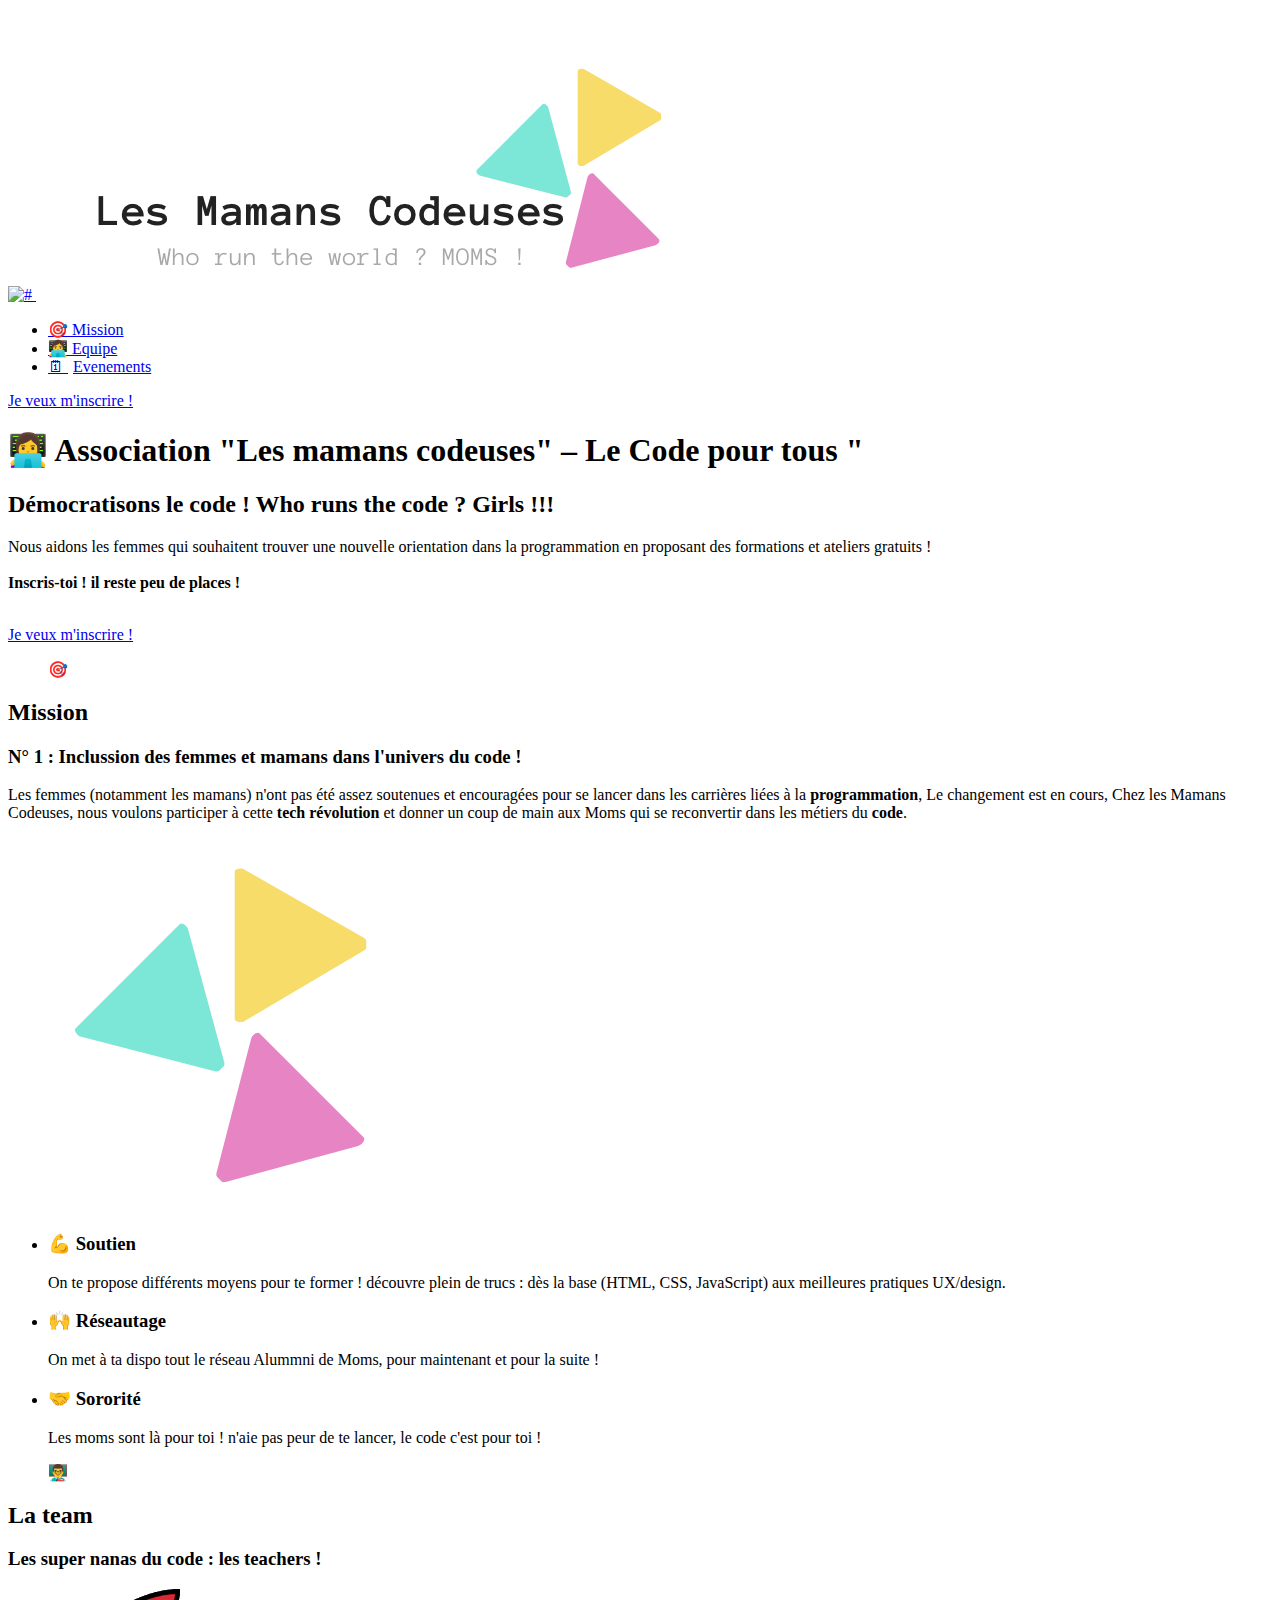
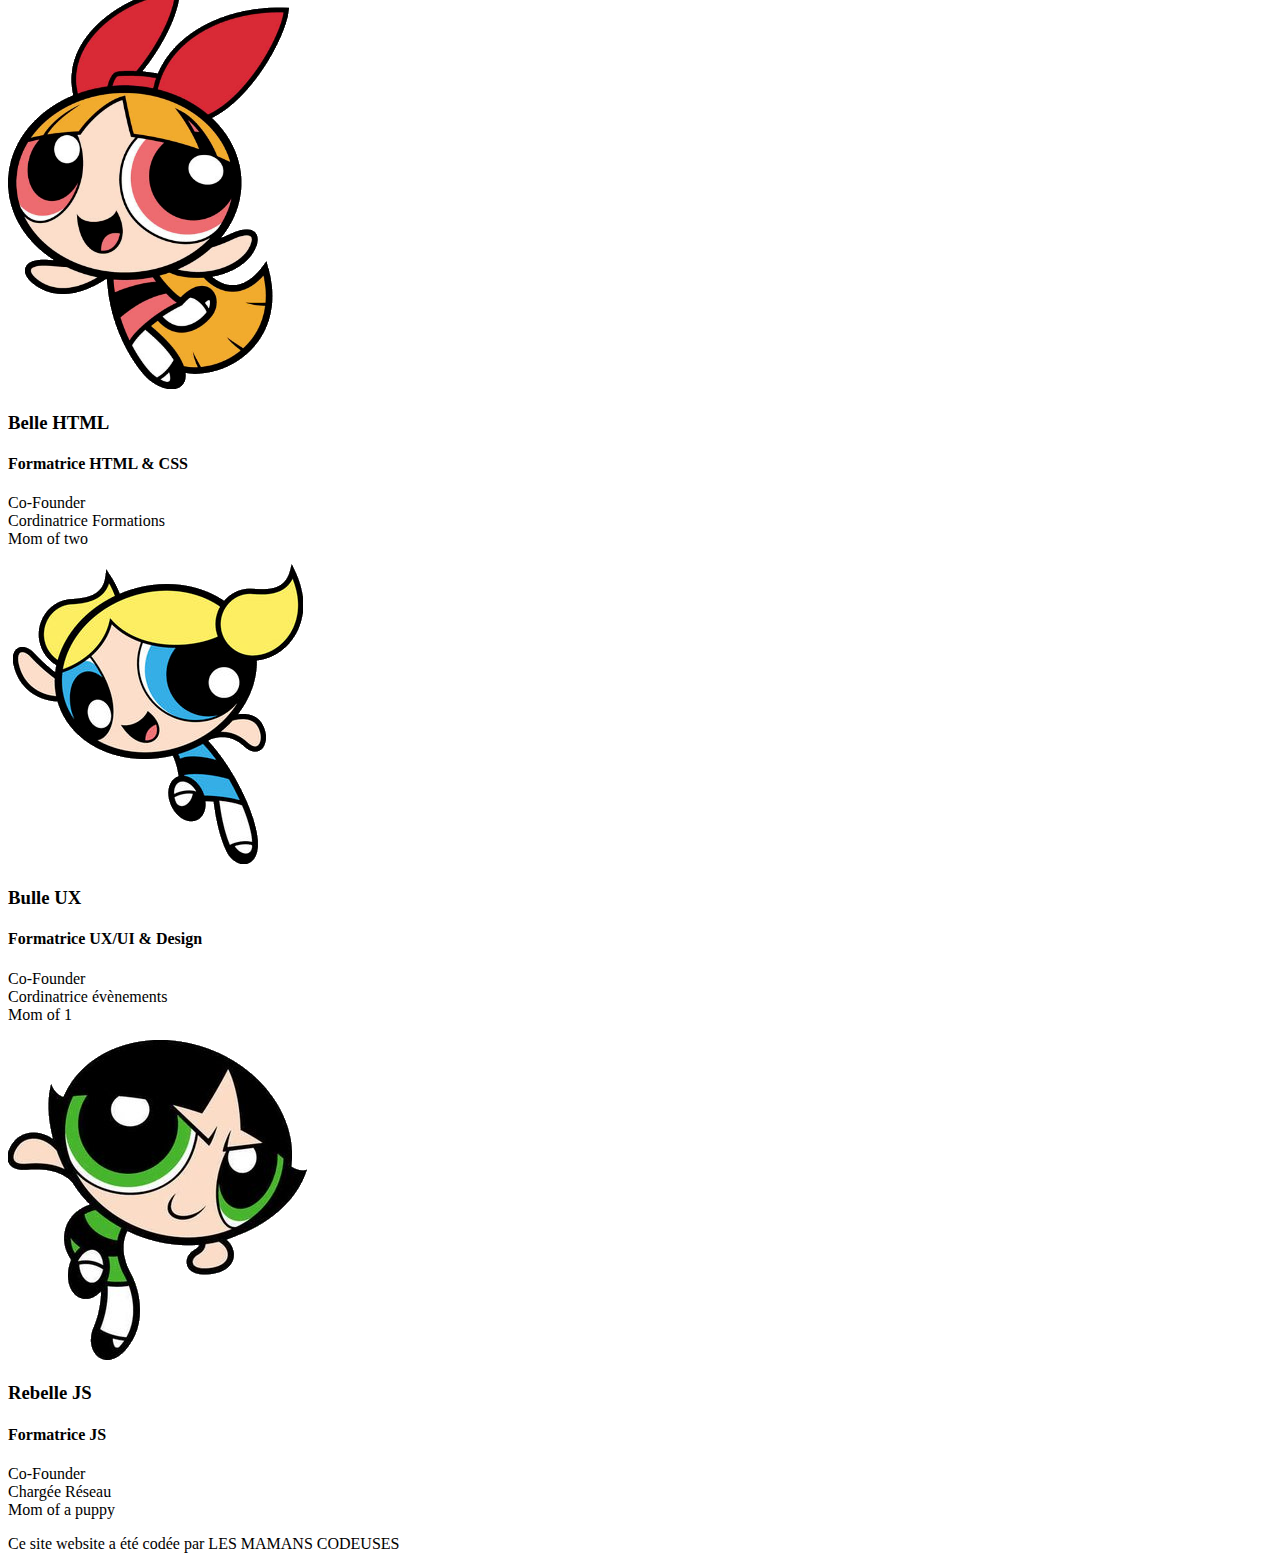
==== index.html @ 840f662c "add team section" ====
<!DOCTYPE html>
<html>
<head>
  <meta charset="UTF-8">
  <link rel="manifest" href="#">
  <meta name="theme-color" content="#0c2253">
  <meta name="viewport" content="width=device-width, initial-scale=1">

  <title> Association "Les mamans codeuses" – Le Code pour tous </title>
  <meta property="og:title" content='Association "Les mamans codeuses" – Le Code pour toutes " '/>
  <meta property="og:description" content=' "Objectif : Soutenir les femmes qui souhaitent une nouvelle carrière dans la Tech" ' />
  <meta property="og:url" content="https://lesmamanscodeuses.tech/" />
  <meta property="og:image:type" content="image/png" />
  <meta property="og:image:width" content="1200" />
  <meta property="og:type" content="website" />
  <meta property="og:image:height" content="676" />
  
  <link rel="stylesheet" href="css/responsive.css">
  <link rel="stylesheet" href="css/style.css">

  <!-- Ajouter bibliotèque Bootstrap -->
</head>

<body class="headroom">
  <header id="header">
    <div class="content">
      <div class="header-inner">
        <a href="/">
          <img src="#" alt="#">
          <img src="images/logos/logo-V1.png" alt="Association Les Mamans Codeuses">
        </a>
        <!-- Pour visibilité/invisibilité du contenu selon taille écran-->
        <ul class="hidden-sm hidden-xs">
          <li>
            <a href="/#mission">
              🎯 Mission
            </a>
          </li>
          <li>
            <a href="/#team">
              👩‍💻 Equipe
            </a>
          </li>
          <li>
            <a href="events.html">
              🗓 <span style="margin-left: 5px;">Evenements</span>
            </a>
          </li>
        </ul>
      <div class="ctas hidden-xs clearfix">
        <a href="#subscription" class="cta pull-left btn btn-primary">
          Je veux m'inscrire !
        </a>
      </div>
    </div>
  </div>
</header>
<!--
  Bannière
<div class="banner-wrapper hidden-sm hidden-xs">
  <div class="banner banner--upcoming">
    <a href="#">
      <strong>
        Prochaines sessions 
      </strong>
    </a>
  </div>
</div>
-->

<div class="content">
  <section class="section section--primary">
    <h1 class="center">
      👩‍💻 Association "Les mamans codeuses" – Le Code pour tous "
    </h1>
    <h2 class="center">
      Démocratisons le code ! Who runs the code ? Girls !!!
    </h2>
    <p class="center">
      Nous aidons les femmes qui souhaitent trouver une nouvelle orientation dans la programmation en proposant des formations et ateliers gratuits !
      <br>
      <br>
      <strong>Inscris-toi ! il reste peu de places !</strong>
    </p>
    <br>
    <div class="center">
      <a href="#subscrire" class="btn btn-primary shadow" style="margin-right: 24px;">Je veux m'inscrire !</a>
    
    </div>
  </section>
</div>
<div class="section-separator"></div>

<a name="mission"></a>
  <div class="section-separator section-separator--left"></div>
  <div class="content">
    <section class="section section--secondary">
      <div class="section-header">
        <div class="content-inner">
          <figure class="emoji center">
            🎯
          </figure>
          <h2 class="center">
            Mission
          </h2>
          <h3 class="center">
            N° 1 : Inclussion des femmes et mamans dans l'univers du code !
          </h3>
          <p class="center content-inner">
            Les femmes (notamment les mamans) n'ont pas été assez soutenues et encouragées pour se lancer dans les carrières liées à la <strong> programmation</strong>,
            Le changement est en cours, Chez les Mamans Codeuses, nous voulons participer à cette <strong>tech révolution </strong> et donner un coup de main aux Moms qui se reconvertir dans les métiers du <strong>code</strong>.
          </p>
        </div>
      </div>
      <div class="section-main">
        <div class="row">
          <div class="col-md-6 hidden-sm hidden-xs">
            <img src="images/logos/logo-V3.png" alt="" class="img-responsive mission__image" />
          </div>
          <div class="col-md-6">
            <ul class="mission__list-items">
              <li class="mission__list-item">
                <h3>💪 Soutien </h3>
                <p>
                  On te propose différents moyens pour te former ! découvre plein de trucs : dès la base (HTML, CSS, JavaScript) aux meilleures pratiques UX/design.
                </p>
              </li>
              <li class="mission__list-item">
                <h3>🙌 Réseautage </h3>
                <p>
                  On met à ta dispo tout le réseau Alummni de Moms, pour maintenant et pour la suite !
                </p>
              </li>
              <li class="mission__list-item">
                <h3>🤝 Sororité </h3>
                <p>
                  Les moms sont là pour toi ! n'aie pas peur de te lancer, le code c'est pour toi !
                </p>
              </li>
            </ul>
          </div>
        </div>
      </div>
    </section>

    <a name="teacher"></a>
    <div class="section-separator section-separator--right"></div>
    <div class="content">
      <section class="section section--secondary">
        <div class="section-header">
          <div class="content-inner">
            <figure class="emoji center">
              👨‍🏫
            </figure>
            <h2 class="center">
              La team 
            </h2>
            <h3 class="center">
              Les super nanas du code : les teachers  !
            </h3>
          </div>
        </div>
        <div class="row">
          <div class="col-sm-3">
            <div class="teacher teacher--left">
              <div class="teacher-photo">
                <img src="images/team/Belle_Profile.png" alt="Belle">
              </div>
              <div class="teacher-description">
                <h3>Belle HTML</h3>
                <h4>Formatrice HTML & CSS </h4>
                <p>
                  Co-Founder
                  <br> Cordinatrice Formations
                  <br> Mom of two
                  <br>
                </p>
              </div>
            </div>
          </div>
          <div class="col-sm-3">
            <div class="teacher teacher--middle">
              <div class="teacher-photo">
                <img src="images/team/Bulle_Profile.png" alt="Bulle">
              </div>
              <div class="teacher-description">
                <h3>Bulle UX</h3>
                <h4>Formatrice UX/UI & Design</h4>
                <p>
                  Co-Founder
                  <br> Cordinatrice évènements
                  <br> Mom of 1
                  <br>
                </p>
              </div>
            </div>
          </div>
          <div class="col-sm-3">
            <div class="teacher teacher--middle">
              <div class="teacher-photo">
                <img src="images/team/Rebelle_Profile.png" alt="Rebelle">
              </div>
              <div class="teacher-description">
                <h3>Rebelle JS</h3>
                <h4> Formatrice JS</h4>
                <p>
                  Co-Founder
                  <br> Chargée Réseau
                  <br> Mom of a puppy  
                  <br>
                </p>
              </div>
            </div>
          </div>
        </div>
      </section>
    </div>
<footer class="center">
    Ce site website a été codée par LES MAMANS CODEUSES 
</footer>
---- css/responsive.css ----
@media (max-width: 1160px) {
    header {
      padding: 0 15px;
    }
  
    header img {
      margin: 0 auto;
      position: static;
      margin: 0 auto;
      left: auto;
      right: auto;
      display: block;
    }

    .section {
        padding: 0 15px;
      }

      .event {
        text-align: center;
      }
    
      .section-separator {
        display: none;
      }
    
      .section-header h2 {
        font-size: 32px;
      }
    
      .mission__list-item {
        text-align: center;
      }

    }
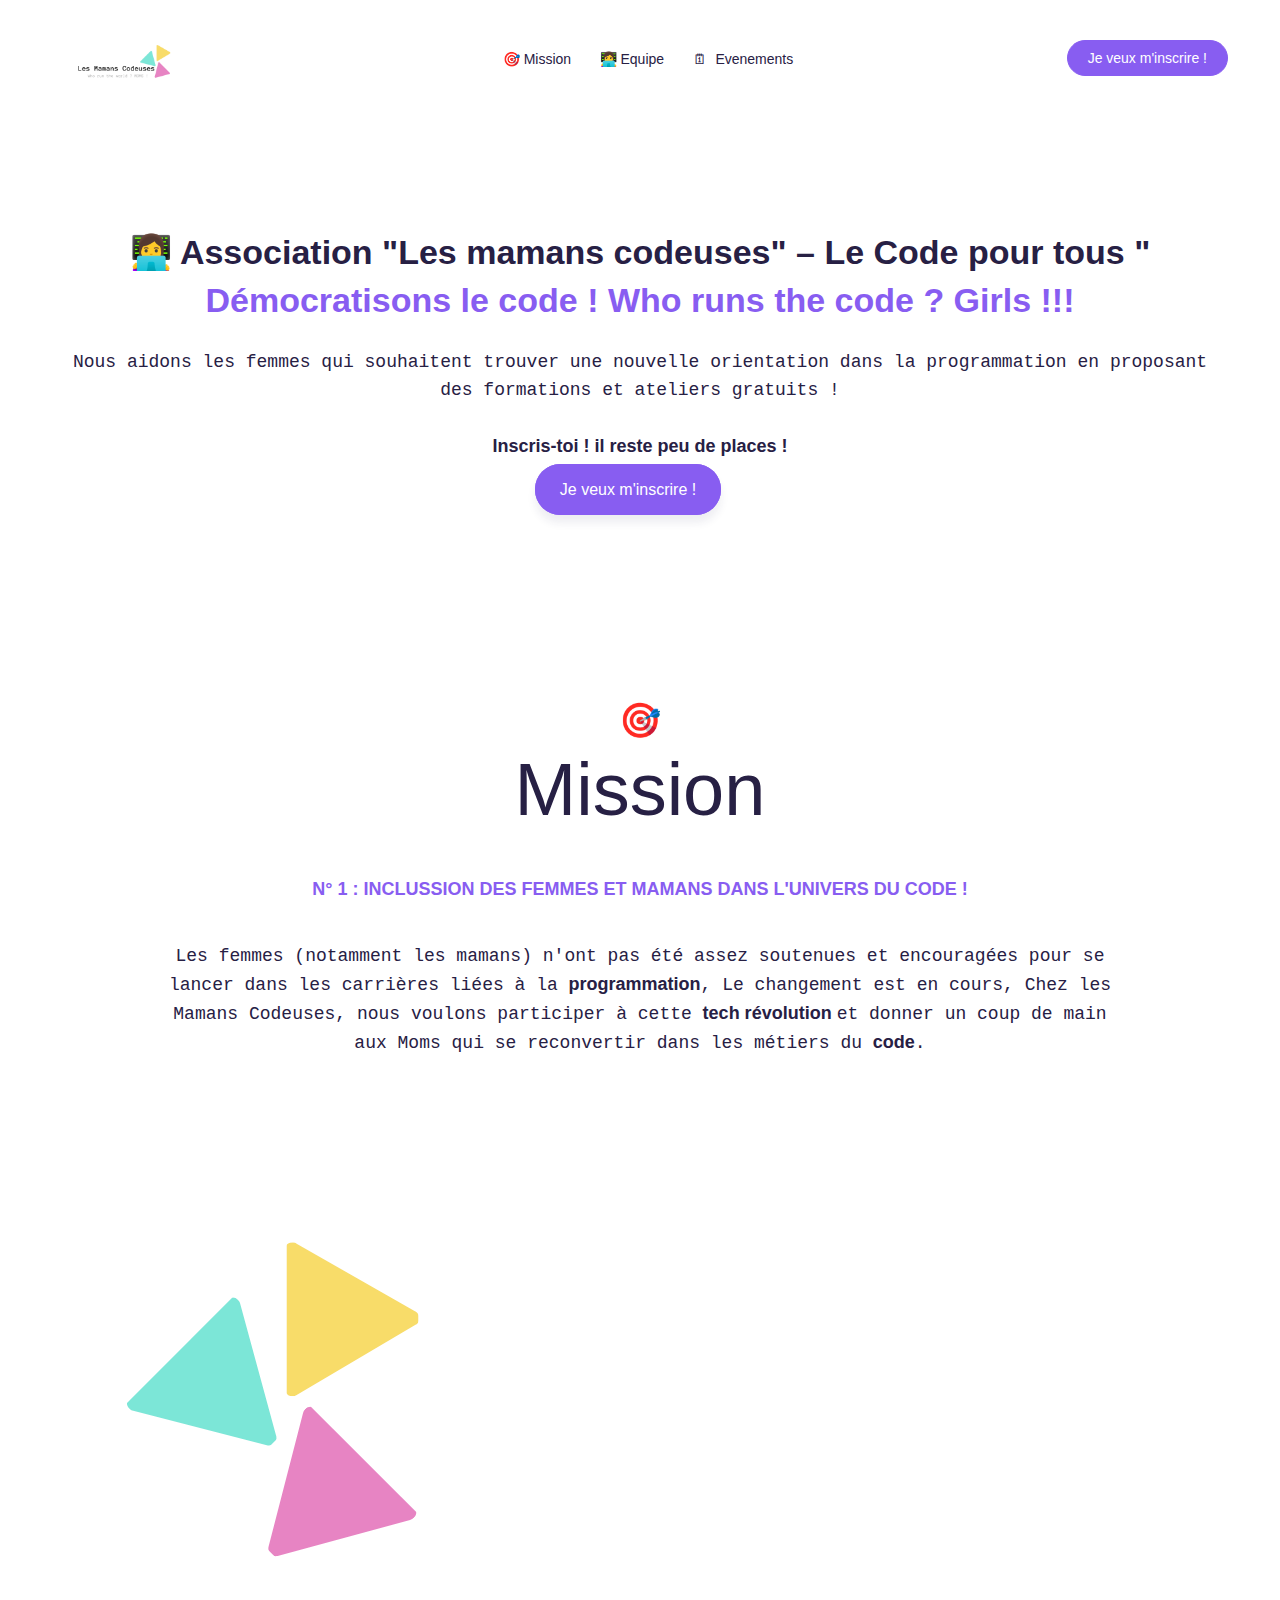
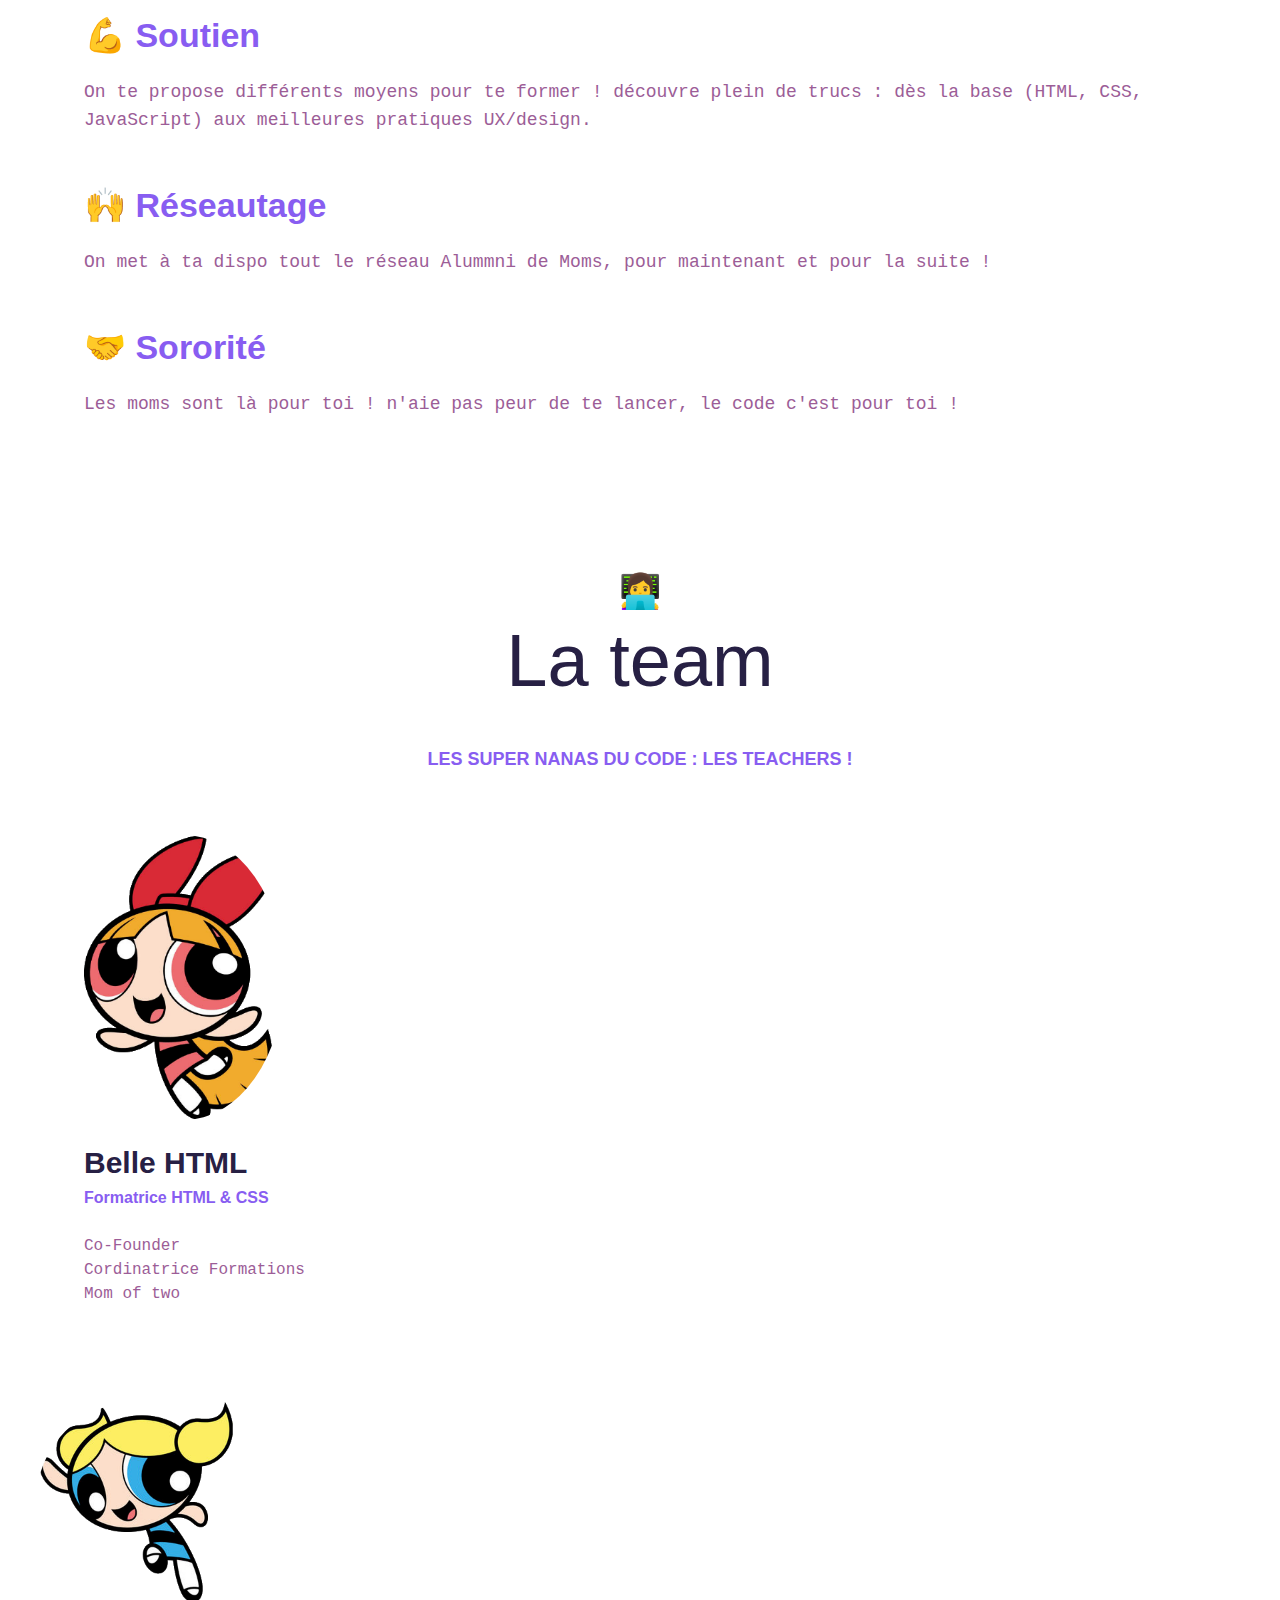
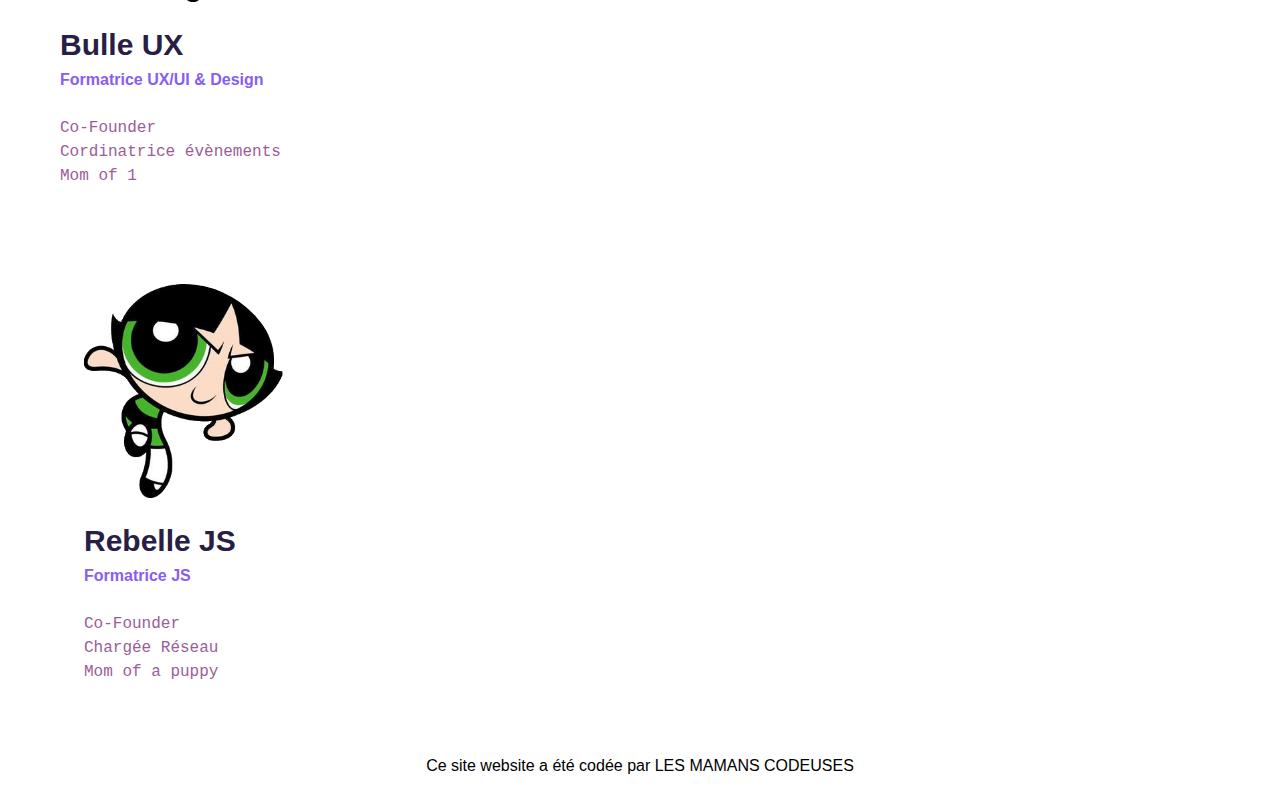
==== commit f639bcda: "changes" ====
--- a/index.html
+++ b/index.html
@@ -150,7 +150,7 @@
         <div class="section-header">
           <div class="content-inner">
             <figure class="emoji center">
-              👨‍🏫
+              👩‍💻
             </figure>
             <h2 class="center">
               La team 
@@ -196,7 +196,7 @@
             </div>
           </div>
           <div class="col-sm-3">
-            <div class="teacher teacher--middle">
+            <div class="teacher teacher--right">
               <div class="teacher-photo">
                 <img src="images/team/Rebelle_Profile.png" alt="Rebelle">
               </div>
--- a/css/responsive.css
+++ b/css/responsive.css
@@ -32,4 +32,22 @@
         text-align: center;
       }
 
+      .teacher img {
+        max-width: 120px;
+        border-radius: 50%;
+      }
+    
+      .teacher-photo {
+        background: transparent;
+        max-width: 100%;
+      }
+    
+      .teacher {
+        text-align: center;
+      }
+    
+      .teacher--middle img {
+        right: auto;
+      }
+
     }--- a/css/style.css
+++ b/css/style.css
@@ -0,0 +1,421 @@
+html {
+    background: url('../images/separators/separator--left-rounded.png') no-repeat left -50px bottom 50px;
+  }
+  
+  body {
+    position: relative;
+    padding-top: 100px;
+    background: url('../images/separators/separator--right-rounded.png') no-repeat right 360px;
+  }
+  
+  body * {
+    font-family: "Cerebri Sans", Helvetica, Arial, sans-serif;
+  }
+  
+  .btn-primary {
+    border-radius: 25px;
+    background: #885df1;
+    text-decoration: none;
+    color: #fff;
+    font-size: 16px;
+    line-height: 22px;
+    padding: 16px 24px;
+    border: none;
+    border: 1px solid #885df1;
+    transition: background 200ms ease, border-color 200ms ease;
+  }
+  
+  .btn-primary:hover {
+    border-color: #5e41a7;
+    background: #5e41a7;
+  }
+  
+  .btn-icon i {
+    font-size: 22px;
+    padding-right: 5px;
+  }
+  
+  .btn-secondary {
+    border-radius: 25px;
+    background: #fff;
+    text-decoration: none;
+    color: #9c5d97;
+    font-size: 16px;
+    line-height: 22px;
+    padding: 16px 24px;
+    border: none;
+    border: 1px solid #9c5d97;
+    transition: background 200ms ease;
+  }
+  
+  .btn-secondary:hover {
+    background: #9c5d97;
+    color: #fff;
+  }
+  
+  h1 {
+    font-weight: 900;
+    font-size: 34px;
+    color: #272044;
+    line-height: 48px;
+    margin: 0;
+  }
+  
+  h2 {
+    color: #885df1;
+    font-size: 34px;
+    margin: 0;
+    padding: 0 0 24px;
+    line-height: 48px;
+    font-weight: 900;
+  }
+  
+  a {
+    color: #272044;
+    text-decoration: underline
+  }
+  
+  a:hover {
+    text-decoration: none;
+  }
+  
+  p {
+    font-family: 'PT Mono', monospace;
+    margin: 24px 0;
+    color: #9C5D97;
+    font-size: 18px;
+    line-height: 28px;
+    font-family: 'PT Mono', monospace;
+  }
+  
+  .center {
+    text-align: center;
+    margin: 0 auto;
+  }
+  
+  .block {
+    display: block;
+  }
+  
+  .content {
+    max-width: 1160px;
+    margin: 0 auto;
+  }
+  
+  .shadow {
+    box-shadow: rgba(37, 39, 89, 0.08) 0px 8px 8px 0;
+  }
+  
+  .headroom--unpinned header,
+  .headroom--not-top header {
+    box-shadow: rgba(37, 39, 89, 0.08) 0px 8px 8px 0;
+    background: rgba(255, 255, 255, 0.97);
+    height: 88px;
+  }
+  
+  .headroom--unpinned .header-inner,
+  .headroom--not-top .header-inner {
+    margin: 20px 0;
+  }
+  
+  .headroom--unpinned .banner--upcoming,
+  .headroom--not-top .banner--upcoming {
+    box-shadow: rgba(37, 39, 89, 0.08) 0px 8px 8px 0;
+  }
+  
+  .content-inner {
+    max-width: 960px;
+    margin: 0 auto;
+  }
+  
+  header {
+    background: #fff;
+    z-index: 1;
+    position: fixed;
+    width: 100%;
+    top: 0;
+    height: 118px;
+    transition: height 200ms ease-in-out;
+  }
+  
+  .header-inner {
+    margin: 35px 0;
+    position: relative;
+    transition: margin 200ms ease-in-out;
+  }
+  
+  header img {
+    position: absolute;
+    left: 0;
+    top: 0;
+    height: 48px;
+  }
+  
+  header ul {
+    list-style: none;
+    margin: 0;
+    text-align: center;
+    padding: 0;
+  }
+  
+  header li {
+    display: inline-block;
+  }
+  
+  header li a {
+    font-size: 14px;
+    line-height: 48px;
+    font-weight: 500;
+    padding: 0 12px;
+    color: #272044;
+    text-decoration: none;
+  }
+  
+  header .ctas {
+    position: absolute;
+    right: 0;
+    top: 5px;
+  }
+  
+  header .cta {
+    /* color:           #fff;
+    background:      #885df1; */
+    font-weight: 500;
+    margin-left: 10px;
+    border-radius: 25px;
+    text-decoration: none;
+    font-size: 14px;
+    display: block;
+    line-height: 34px;
+    transition: box-shadow 200ms ease-in-out;
+    padding: 0 20px;
+  }
+  
+  .headroom--unpinned header .ctas .btn-primary,
+  .headroom--not-top header .ctas .btn-primary {
+    box-shadow: rgba(37, 39, 89, 0.08) 0px 4px 4px 0;
+  }
+
+  .section--primary {
+    margin: 120px auto 40px;
+  }
+  
+  .section--primary p {
+    color: #272044;
+  }
+  
+  .section--secondary {
+    margin: 0 auto;
+  }
+  
+  .section-header .emoji {
+    font-size: 34px;
+    line-height: 48px;
+  }
+  
+  .section-header h2 {
+    font-size: 74px;
+    line-height: 1.25;
+    color: #272044;
+    font-weight: 400;
+  }
+  
+  .section-header h3 {
+    font-size: 18px;
+    line-height: 26px;
+    color: #885df1;
+    max-width: 750px;
+    text-align: center;
+    font-weight: 900;
+    text-transform: uppercase;
+    margin: 15px auto;
+  }
+  
+  .section-header a {
+    color: #885df1;
+    text-decoration: underline;
+  }
+  
+  .section-header p {
+    margin: 40px auto;
+    color: #272044;
+  }
+  
+  .mission__image {
+    margin-top: 115px;
+  }
+  
+  .mission__list-items {
+    list-style: none;
+    margin: 0;
+    padding: 0;
+  }
+  
+  .mission__list-item {
+    margin: 0;
+    padding: 24px;
+    background-color: #fff;
+    border-radius: 4px;
+    transition: background-color 200ms ease;
+  }
+  
+  .mission__list-item:hover {
+    background-color: #fffbef;
+  }
+  
+  .mission__list-item h3 {
+    margin: 0 0 20px;
+    font-size: 34px;
+    line-height: 46px;
+    font-weight: 900;
+    color: #885df1;
+  }
+  
+  .mission__list-item p {
+    margin: 0;
+    color: #9C5D97;
+  }
+  
+  .section-separator {
+    margin: 10px 0;
+    width: 100%;
+    height: 30px;
+  }
+  
+  .section-separator--left {
+    background: url('../images/separators/separator--left.png') no-repeat 0 0;
+    height: 105px;
+  }
+  
+  .section-separator--left-secondary {
+    background: url('../images/separators/separator--left-secondary.png') no-repeat 0 0;
+    height: 105px;
+  }
+  
+  .section-separator--right {
+    background: url('../images/separators/separator--right.png') no-repeat right 0;
+    height: 105px;
+  }
+
+  .event {
+    padding-top: 30px;
+  }
+  
+  .event h3 {
+    line-height: 48px;
+    font-size: 34px;
+    color: #885df1;
+    font-weight: 900;
+    margin-bottom: 48px;
+  }
+  
+  .event h3 small {
+    display: block;
+    font-weight: 900;
+    color: #885df1;
+    font-size: 18px;
+    line-height: 25px;
+  }
+  
+  .subsribe__form {
+    background: #f7f2f7;
+    border-radius: 25px;
+    position: relative;
+    margin: 40px 0;
+  }
+  
+  .subsribe__form input[type=email] {
+    width: 100%;
+    background: #f7f2f7;
+    border: none;
+    border-radius: 50%;
+    color: #9C5D97;
+    padding: 0 32px;
+    font-size: 12px;
+    width: 80%;
+    line-height: 70px;
+  }
+  
+  .subsribe__form input:focus {
+    outline: 0;
+  }
+  
+  .subsribe__form .btn {
+    position: absolute;
+    right: 8px;
+    top: 8px;
+  }
+  
+  .subsribe__form input::placeholder {
+    color: #9C5D97;
+    font-size: 12px;
+    font-family: 'PT Mono', monospace;
+  }
+
+  .teacher {
+    padding: 24px 0;
+    position: relative;
+  }
+  
+  .teacher h3 {
+    font-size: 30px;
+    font-weight: 900;
+    color: #272044;
+    line-height: 1.5;
+    margin: 0;
+    padding: 0;
+  }
+  
+  .teacher-description {
+    padding: 0 0 0 24px;
+  }
+  
+  .teacher-photo {
+    max-width: 200px;
+    margin-bottom: 40px;
+    border-radius: 0 50% 50% 0;
+  }
+  
+  .teacher img {
+    border-radius: 0 50% 50% 0;
+    margin: 0;
+    position: relative;
+    top: 24px;
+    max-width: 200px;
+    left: 24px;
+  }
+  
+  .teacher h4 {
+    color: #885DF1;
+    font-weight: 900;
+    line-height: 25px;
+    margin: 0;
+    padding: 0;
+  }
+  
+  .teacher--middle img {
+    border-radius: 50% 0 0 50%;
+  }
+  
+  .teacher--middle .teacher-photo {
+    border-radius: 50% 0 0 50%;
+  }
+  
+  .teacher--middle img {
+    right: 24px;
+    left: auto;
+  }
+  
+  .teacher-description p {
+    color:       #9C5D97;
+    line-height: 1.5;
+    font-size:   16px;
+  }
+  
+  .teacher--middle .teacher-description {
+    padding: 0 24px 0 0;
+  }
+
+  footer {
+    padding: 25px;
+  }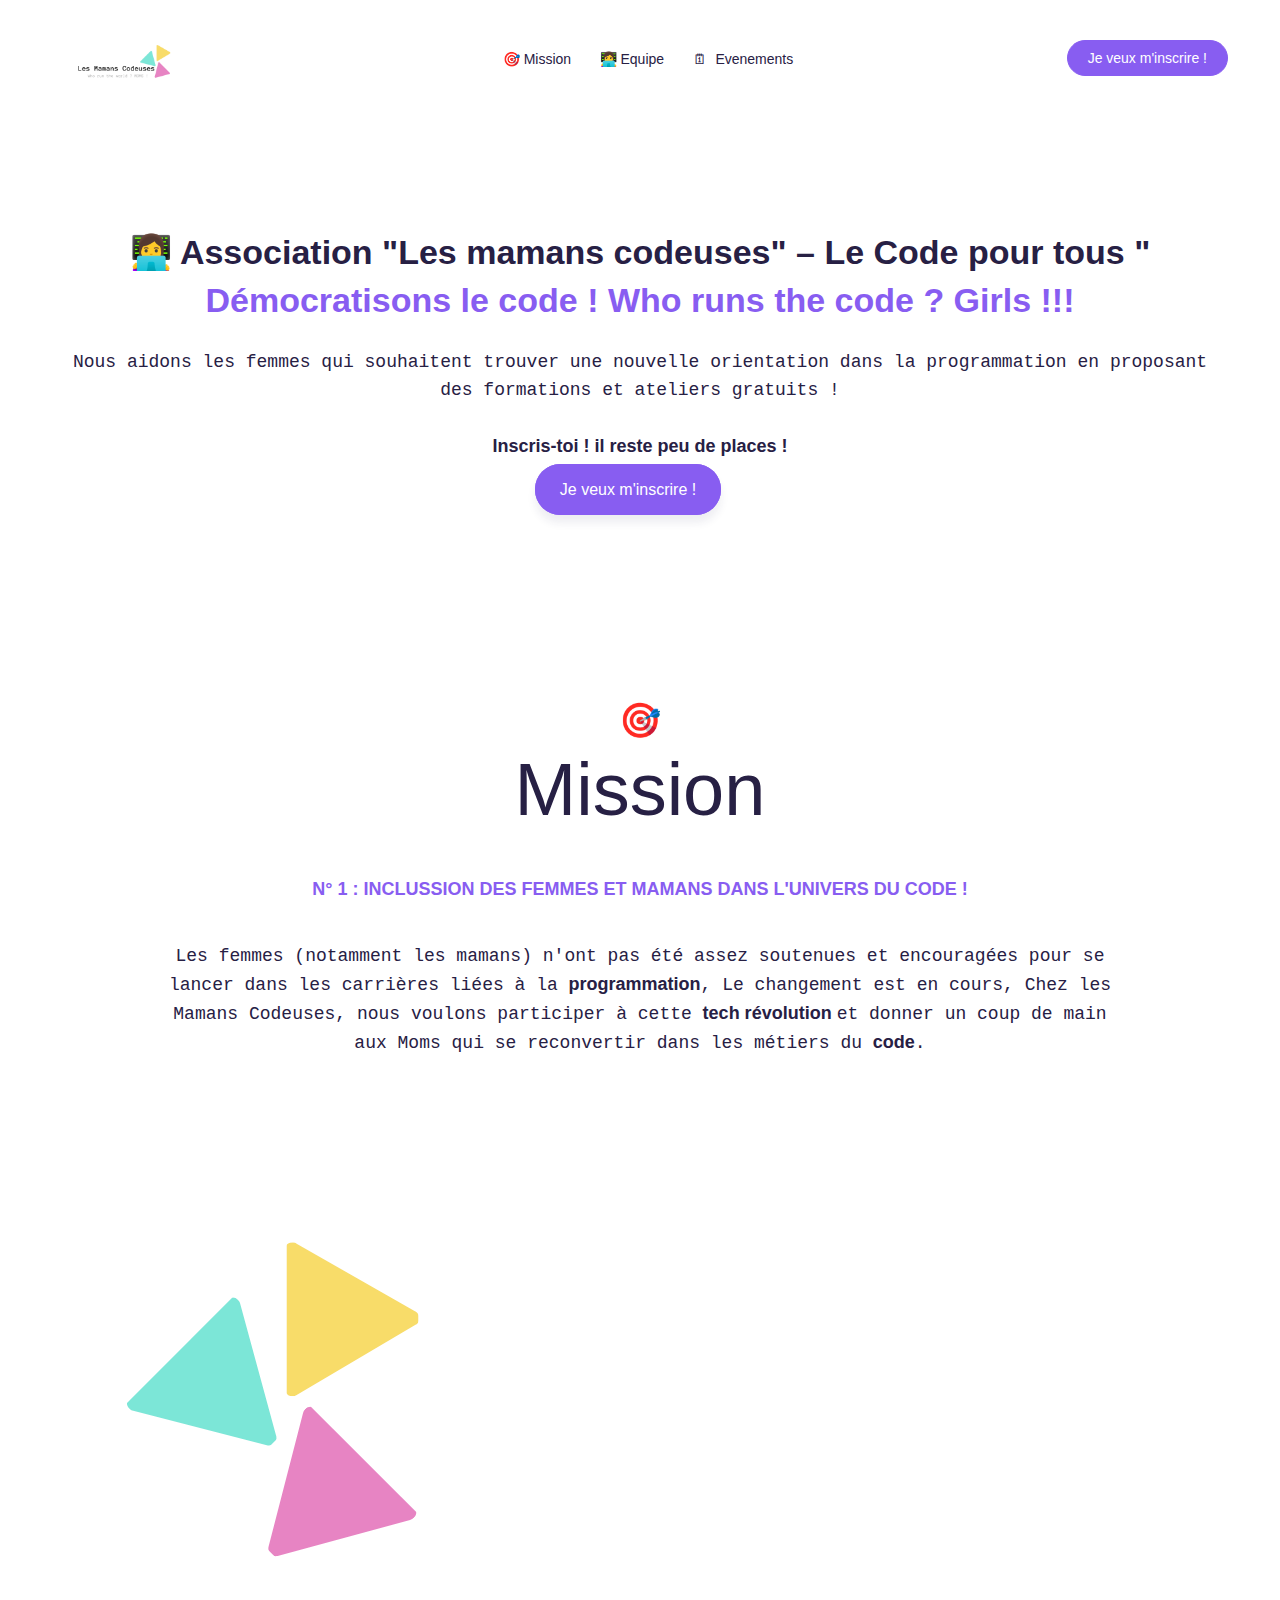
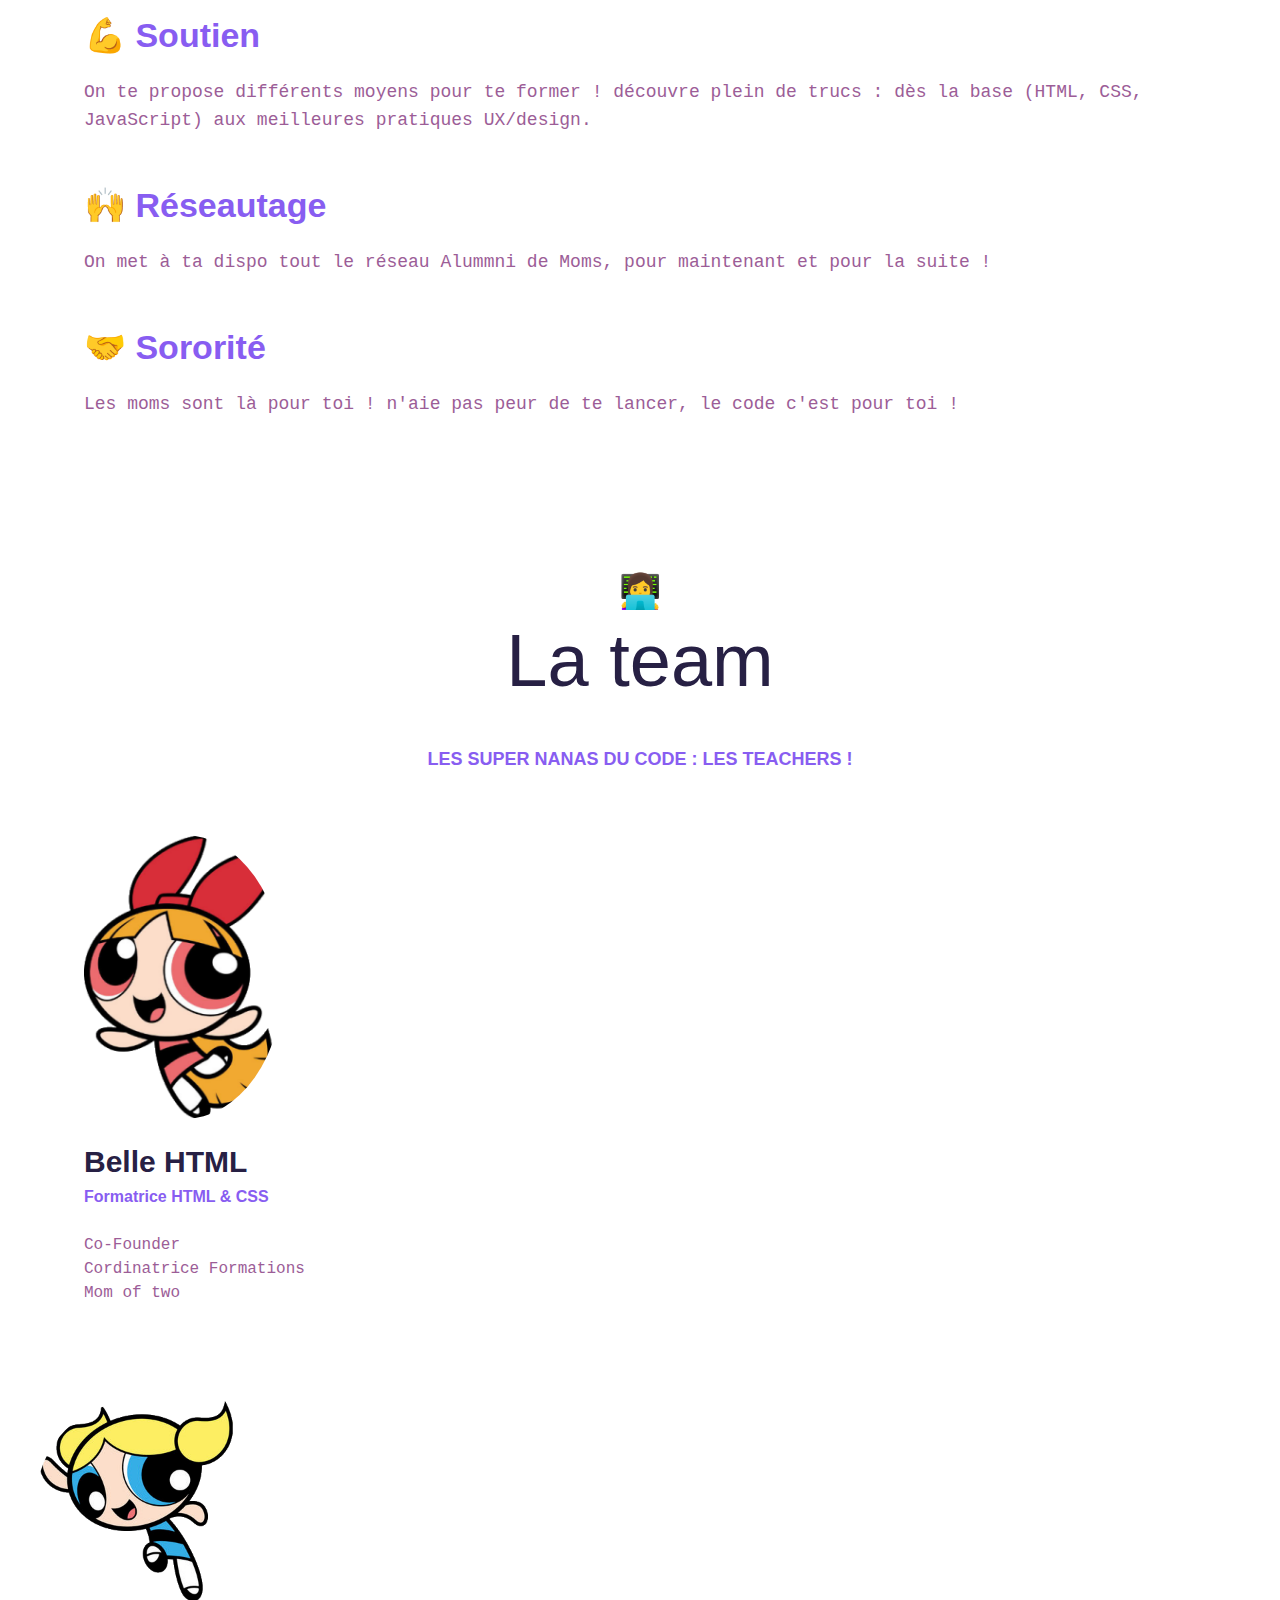
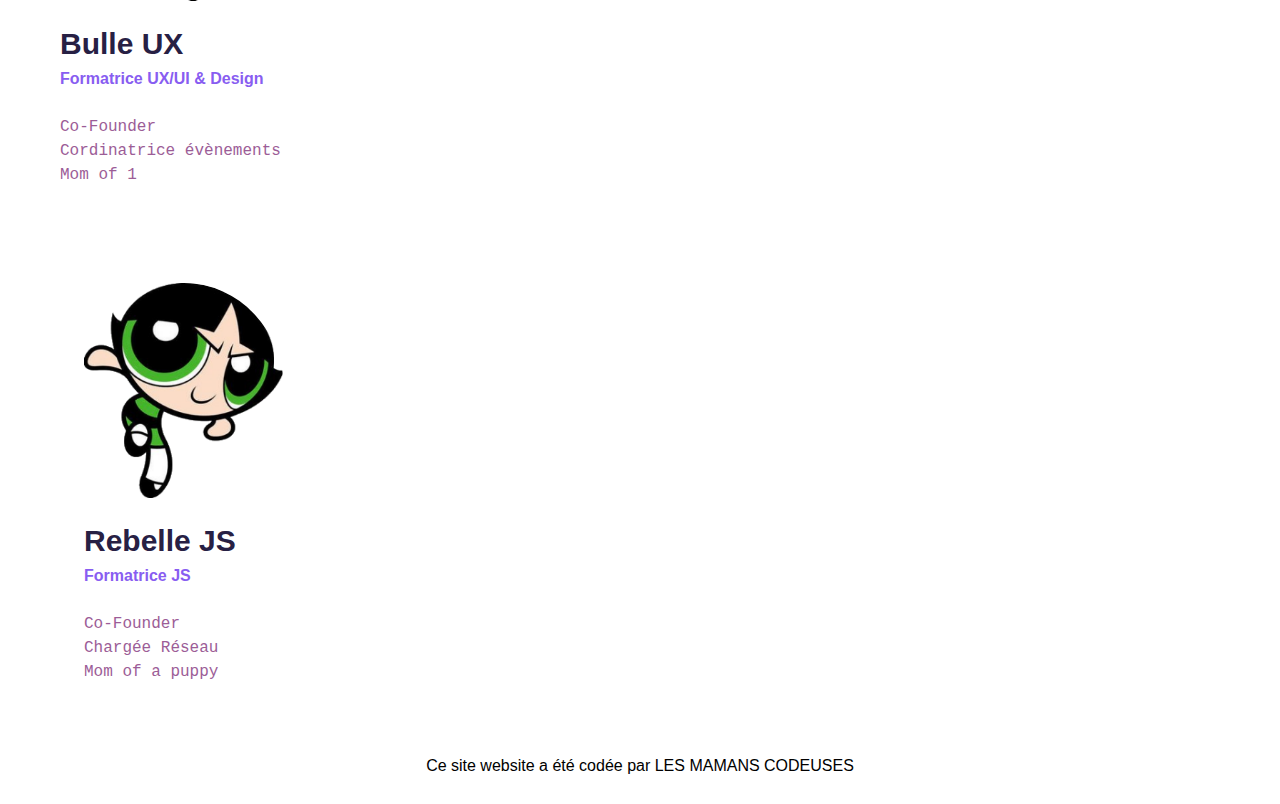
==== commit ad7d484b: "images change size" ====
--- a/index.html
+++ b/index.html
@@ -143,7 +143,7 @@
       </div>
     </section>
 
-    <a name="teacher"></a>
+    <a name="teachers"></a>
     <div class="section-separator section-separator--right"></div>
     <div class="content">
       <section class="section section--secondary">
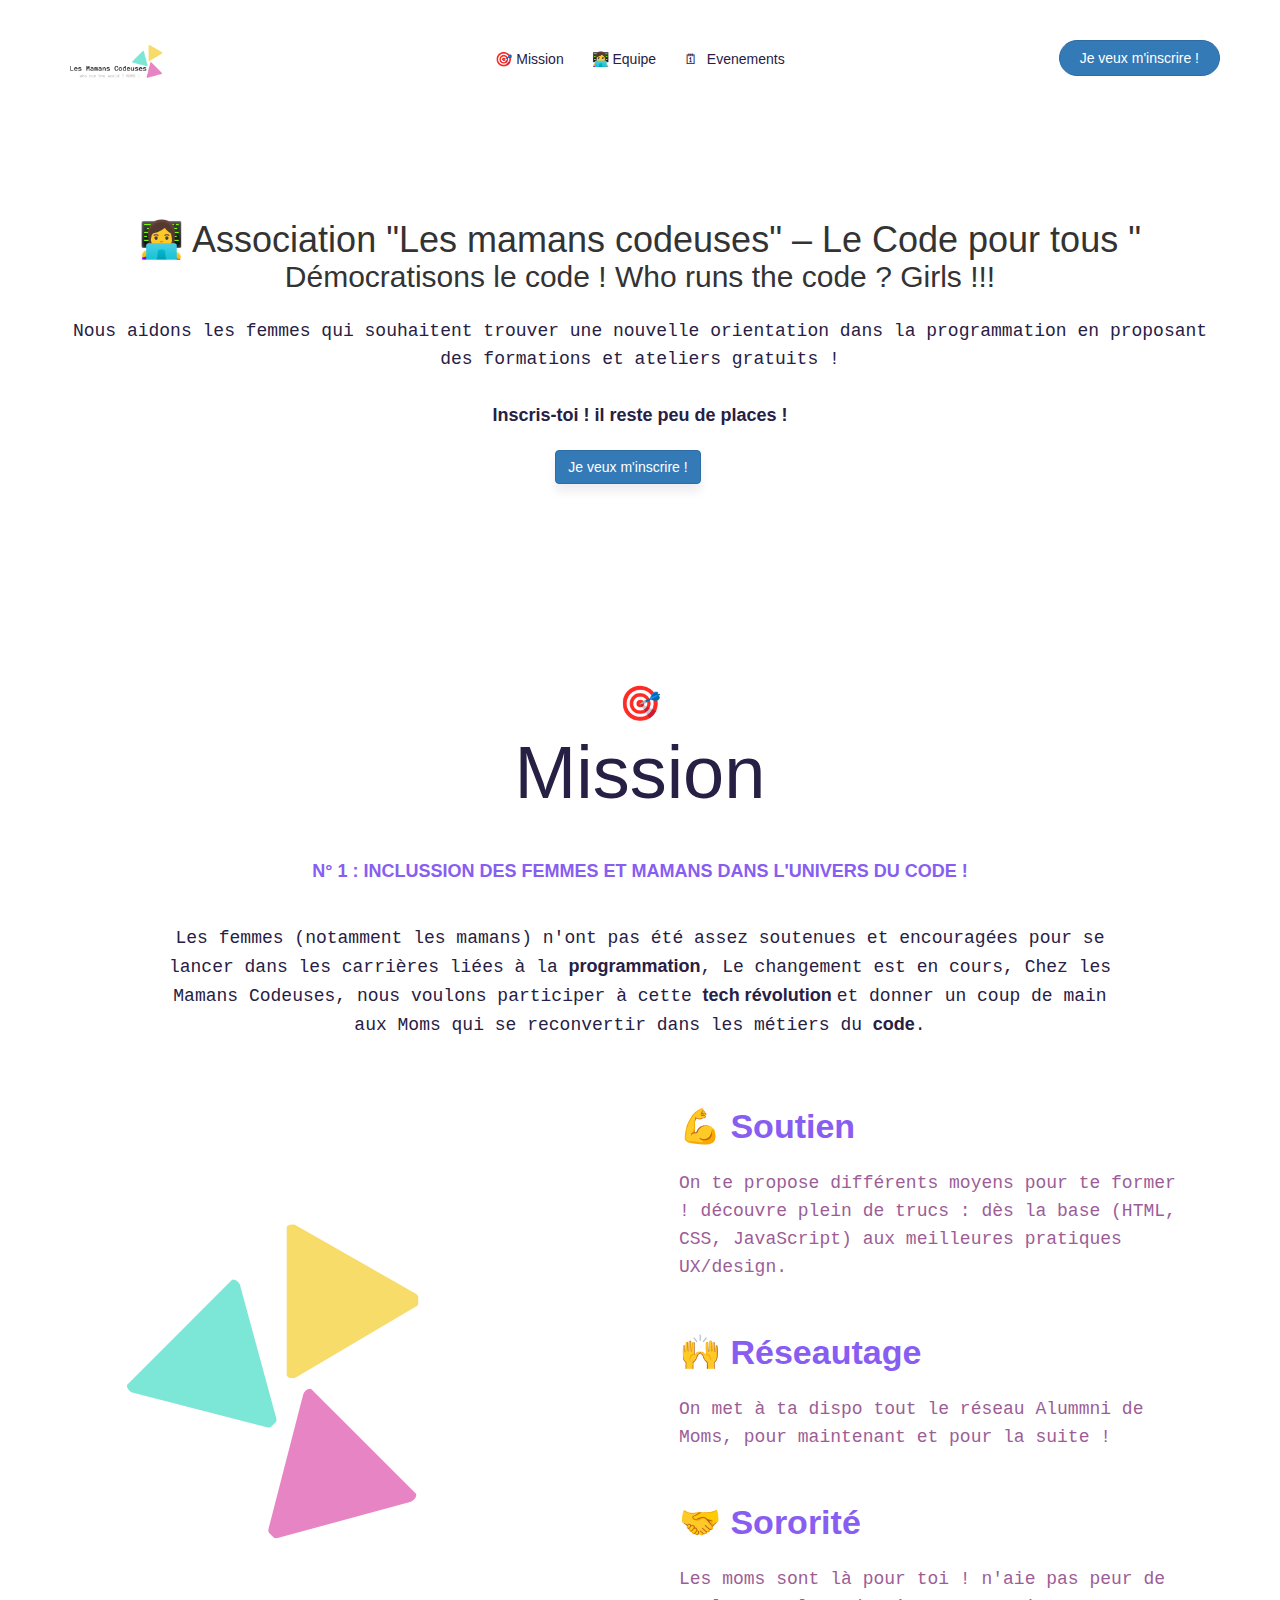
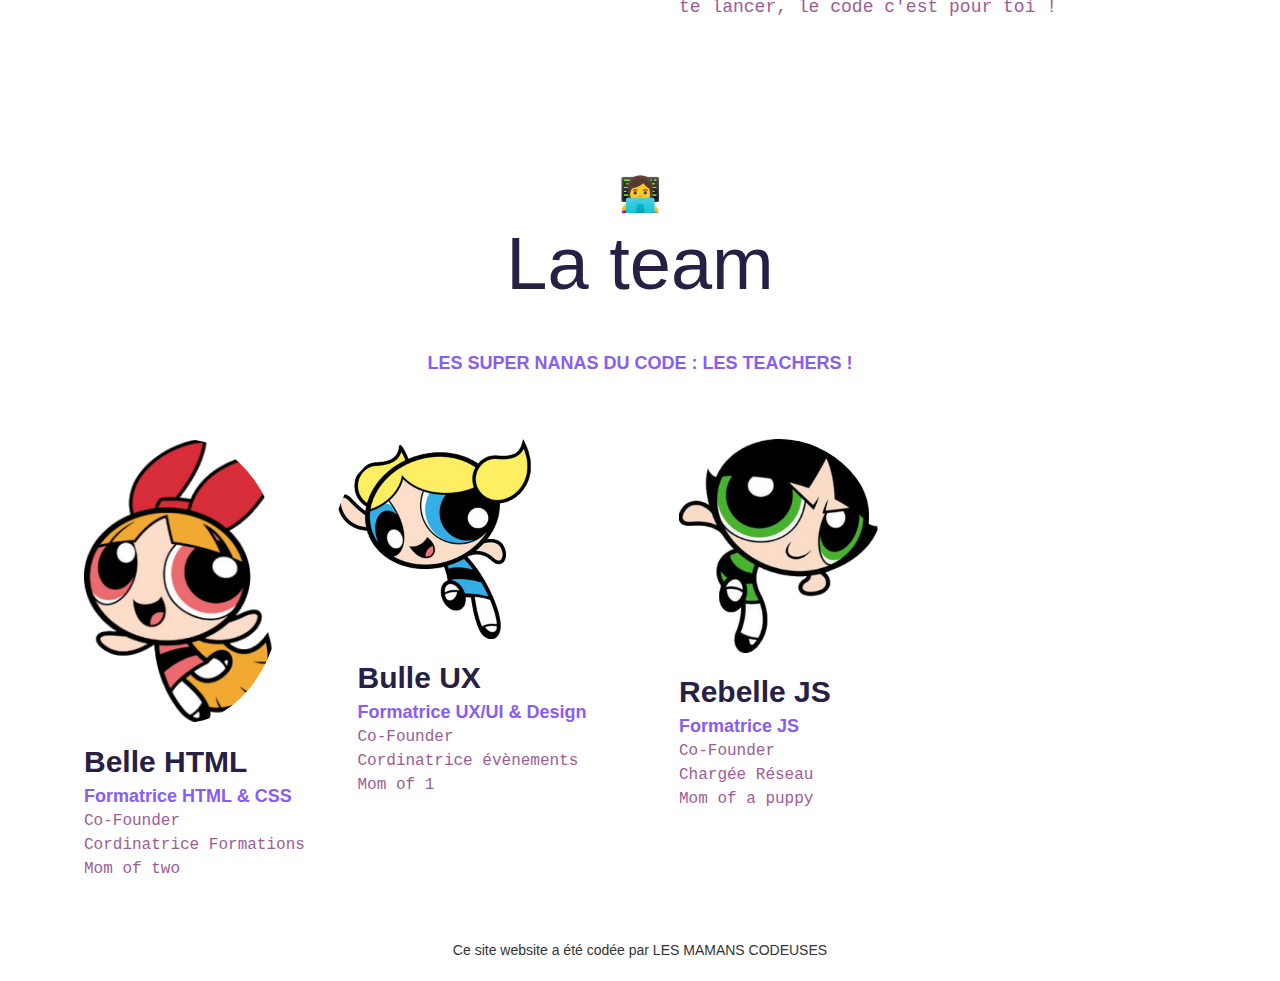
==== commit da555259: "add bootstrap" ====
--- a/index.html
+++ b/index.html
@@ -18,7 +18,10 @@
   <link rel="stylesheet" href="css/responsive.css">
   <link rel="stylesheet" href="css/style.css">
 
-  <!-- Ajouter bibliotèque Bootstrap -->
+  <!-- Ajouter bibliotèque Bootstrap - tester -->
+  <link rel="stylesheet" href="https://maxcdn.bootstrapcdn.com/bootstrap/3.3.7/css/bootstrap.min.css" integrity="sha384-BVYiiSIFeK1dGmJRAkycuHAHRg32OmUcww7on3RYdg4Va+PmSTsz/K68vbdEjh4u"
+  crossorigin="anonymous">
+
 </head>
 
 <body class="headroom">
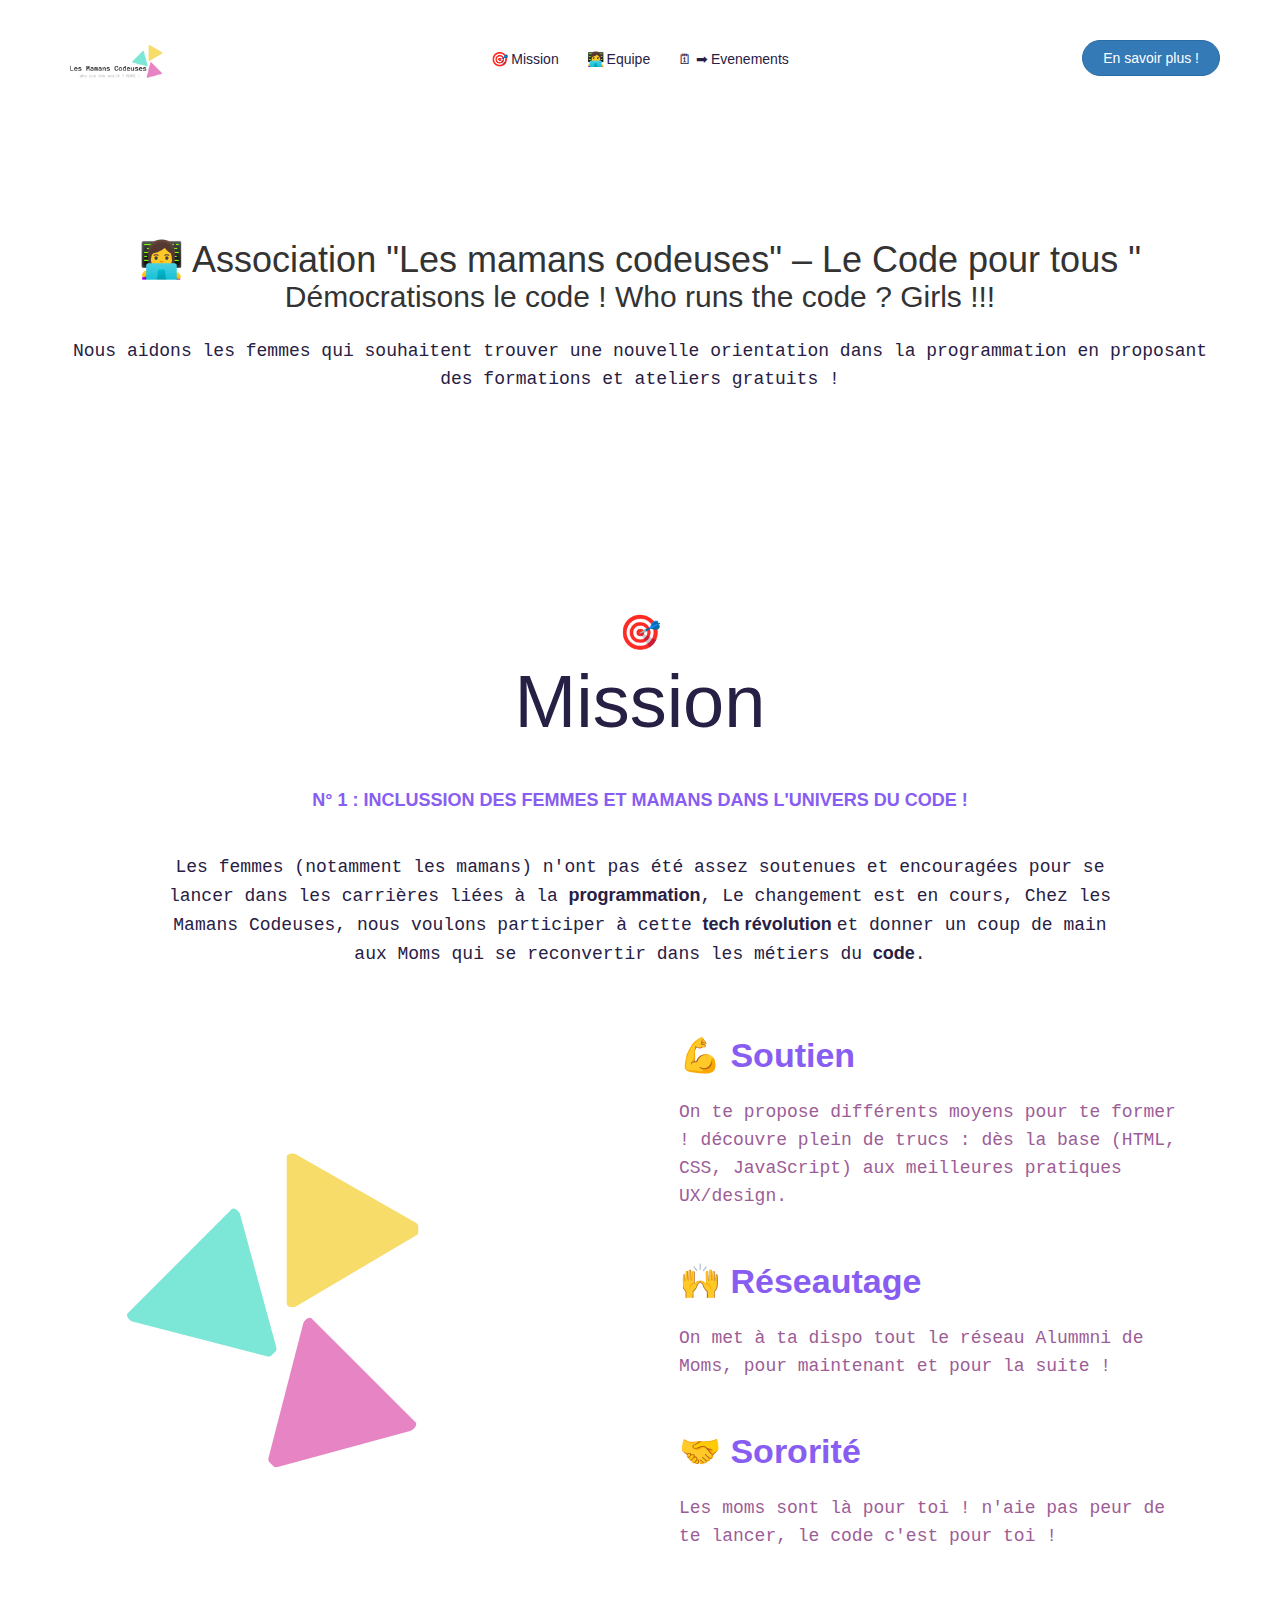
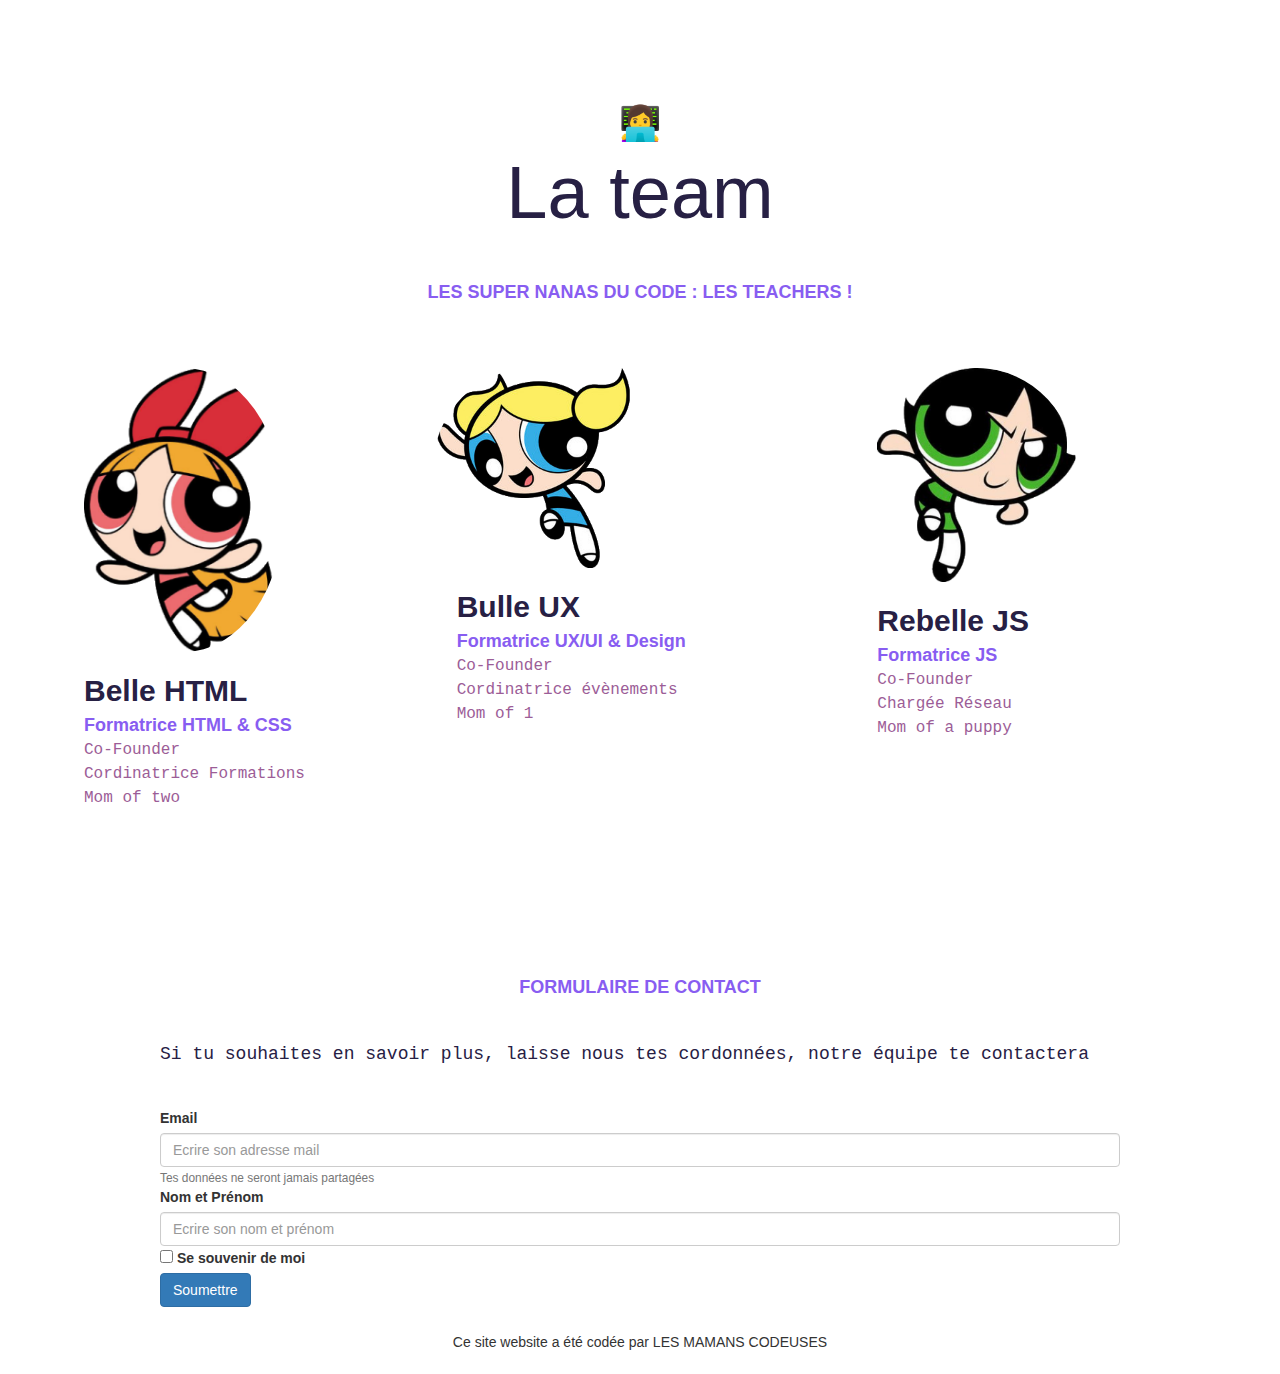
==== commit f92babd8: "add form" ====
--- a/index.html
+++ b/index.html
@@ -19,6 +19,7 @@
   <link rel="stylesheet" href="css/style.css">
 
   <!-- Ajouter bibliotèque Bootstrap - tester -->
+
   <link rel="stylesheet" href="https://maxcdn.bootstrapcdn.com/bootstrap/3.3.7/css/bootstrap.min.css" integrity="sha384-BVYiiSIFeK1dGmJRAkycuHAHRg32OmUcww7on3RYdg4Va+PmSTsz/K68vbdEjh4u"
   crossorigin="anonymous">
 
@@ -36,30 +37,31 @@
         <ul class="hidden-sm hidden-xs">
           <li>
             <a href="/#mission">
-              🎯 Mission
+              🎯<span style="margin-left: 3px;">Mission</span>
             </a>
           </li>
           <li>
             <a href="/#team">
-              👩‍💻 Equipe
+              👩‍💻<span style="margin-left: 3px;">Equipe</span>
             </a>
           </li>
           <li>
             <a href="events.html">
-              🗓 <span style="margin-left: 5px;">Evenements</span>
+              🗓 ➡<span style="margin-left: 3px;">Evenements</span>
             </a>
           </li>
         </ul>
       <div class="ctas hidden-xs clearfix">
-        <a href="#subscription" class="cta pull-left btn btn-primary">
-          Je veux m'inscrire !
+        <a href="#form" class="cta pull-left btn btn-primary">
+          En savoir plus !
         </a>
       </div>
     </div>
   </div>
 </header>
-<!--
-  Bannière
+
+
+<!-- voir si on laisse cette bannière-->
 <div class="banner-wrapper hidden-sm hidden-xs">
   <div class="banner banner--upcoming">
     <a href="#">
@@ -69,7 +71,7 @@
     </a>
   </div>
 </div>
--->
+
 
 <div class="content">
   <section class="section section--primary">
@@ -81,15 +83,8 @@
     </h2>
     <p class="center">
       Nous aidons les femmes qui souhaitent trouver une nouvelle orientation dans la programmation en proposant des formations et ateliers gratuits !
-      <br>
-      <br>
-      <strong>Inscris-toi ! il reste peu de places !</strong>
     </p>
     <br>
-    <div class="center">
-      <a href="#subscrire" class="btn btn-primary shadow" style="margin-right: 24px;">Je veux m'inscrire !</a>
-    
-    </div>
   </section>
 </div>
 <div class="section-separator"></div>
@@ -146,7 +141,7 @@
       </div>
     </section>
 
-    <a name="teachers"></a>
+    <a name="team"></a>
     <div class="section-separator section-separator--right"></div>
     <div class="content">
       <section class="section section--secondary">
@@ -164,7 +159,7 @@
           </div>
         </div>
         <div class="row">
-          <div class="col-sm-3">
+          <div class="col-sm-4">
             <div class="teacher teacher--left">
               <div class="teacher-photo">
                 <img src="images/team/Belle_Profile.png" alt="Belle">
@@ -181,7 +176,7 @@
               </div>
             </div>
           </div>
-          <div class="col-sm-3">
+          <div class="col-sm-4">
             <div class="teacher teacher--middle">
               <div class="teacher-photo">
                 <img src="images/team/Bulle_Profile.png" alt="Bulle">
@@ -198,7 +193,7 @@
               </div>
             </div>
           </div>
-          <div class="col-sm-3">
+          <div class="col-sm-4">
             <div class="teacher teacher--right">
               <div class="teacher-photo">
                 <img src="images/team/Rebelle_Profile.png" alt="Rebelle">
@@ -218,6 +213,32 @@
         </div>
       </section>
     </div>
+
+    <a name="form"></a>
+    <form>
+      <div class="section-separator section-separator--left"></div>
+      <div class="form-group"></div>
+        <section class="section section--secondary">
+          <div class="section-header">
+            <div class="content-inner">
+              <h3 class="center">Formulaire de contact</h2>
+        <p>Si tu souhaites en savoir plus, laisse nous tes cordonnées, notre équipe te contactera</p>
+        <label for="email">Email</label>
+        <input type="email" class="form-control" id="form-email" placeholder="Ecrire son adresse mail">
+        <small id="form-email" class="form-text text-muted">Tes données ne seront jamais partagées</small>
+        <div class="form-check"></div>
+        <label for="name">Nom et Prénom</label>
+        <input type="text" class="form-control" id="form-name"  placeholder="Ecrire son nom et prénom">
+        <div class="form-check">
+        <input type="checkbox" class="form-check-input" id="exampleCheck1">
+        <label class="form-check-label" for="exampleCheck1">Se souvenir de moi</label>
+        </div>
+        <button type="submit" class="btn btn-primary">Soumettre</button>
+          </div>
+        </div>
+      </section>
+    </form>
+
 <footer class="center">
     Ce site website a été codée par LES MAMANS CODEUSES 
 </footer>
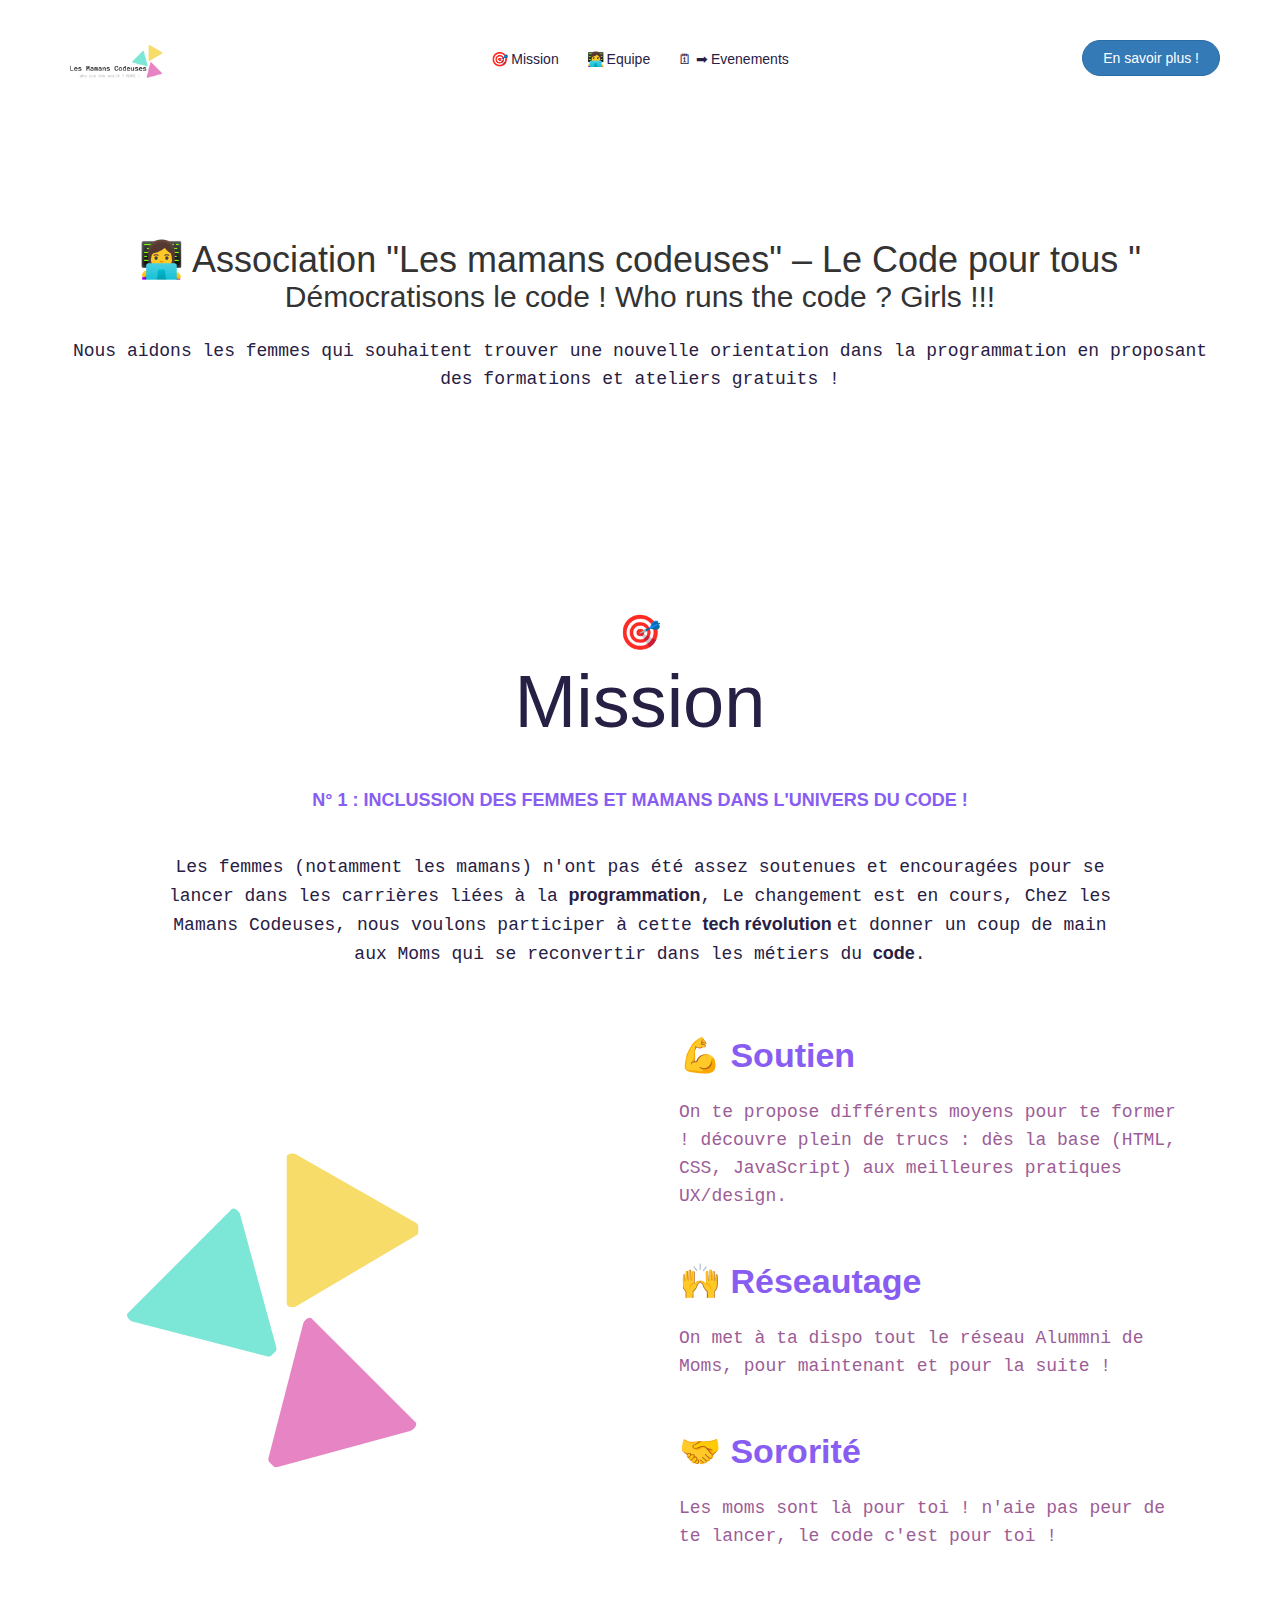
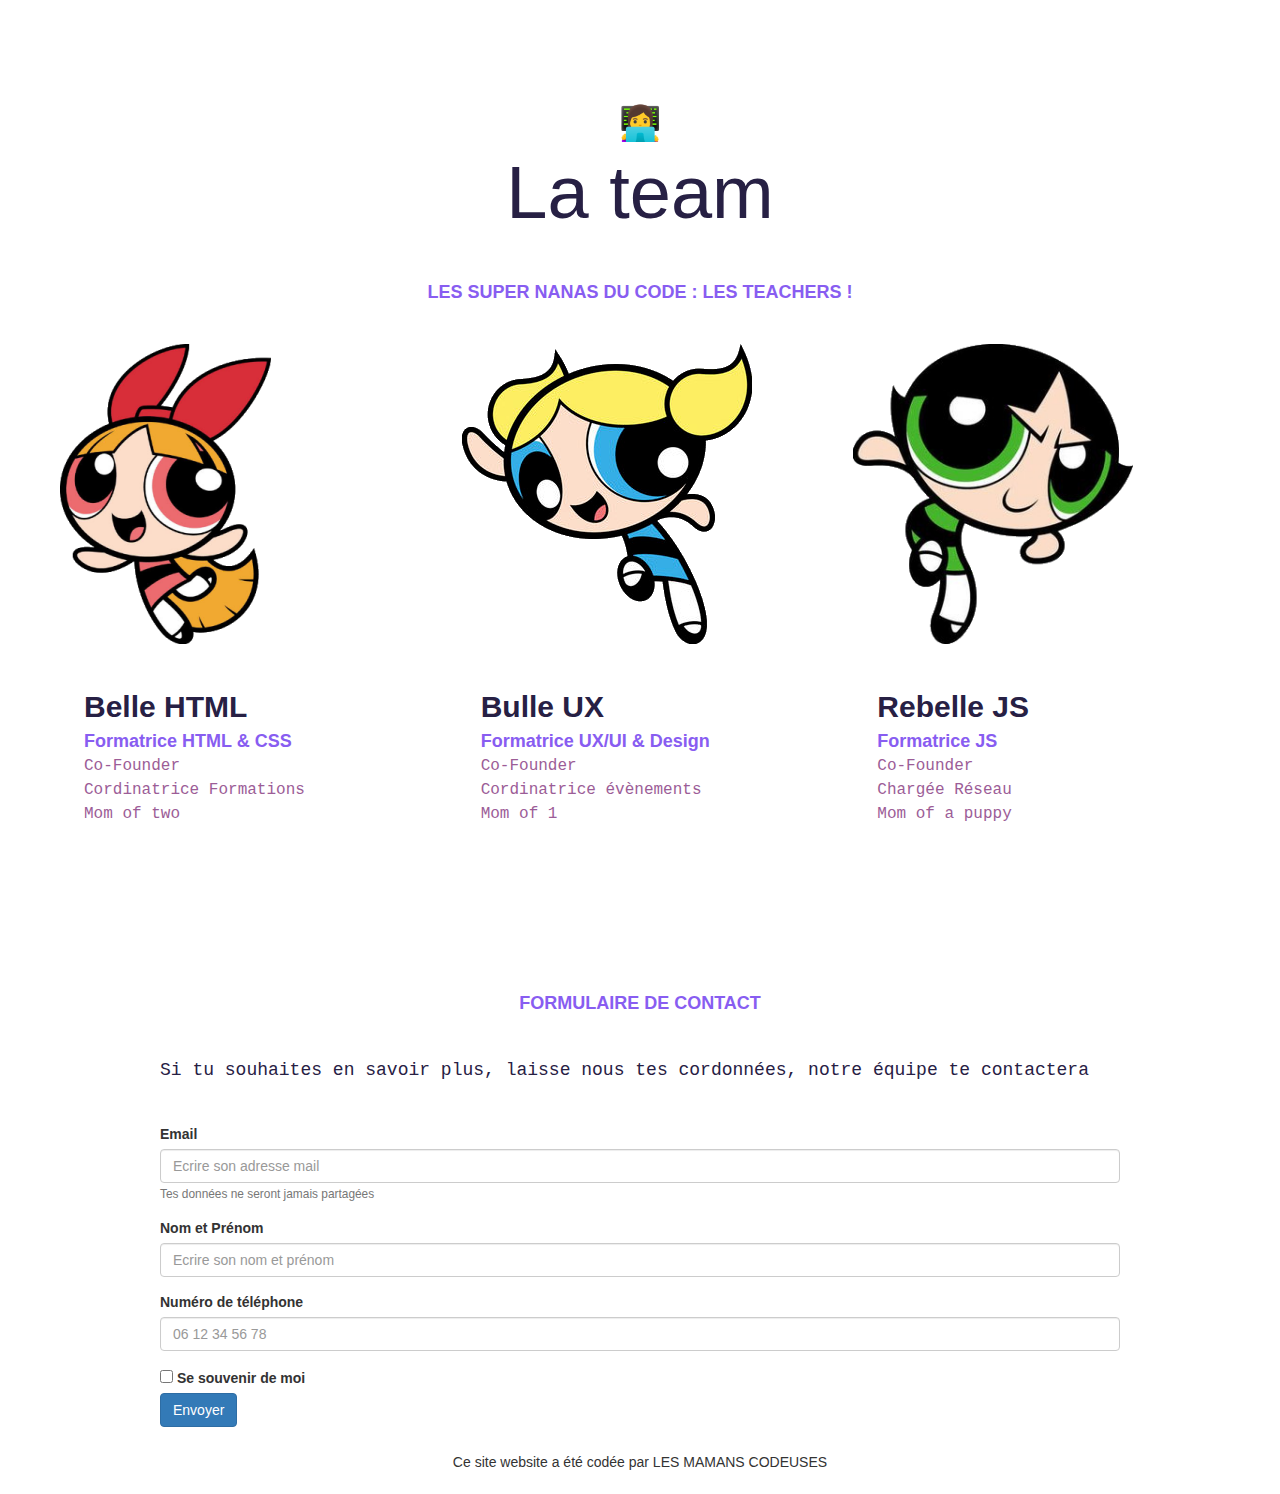
==== commit 54842bb3: "forms changes" ====
--- a/index.html
+++ b/index.html
@@ -217,23 +217,34 @@
     <a name="form"></a>
     <form>
       <div class="section-separator section-separator--left"></div>
-      <div class="form-group"></div>
         <section class="section section--secondary">
           <div class="section-header">
             <div class="content-inner">
               <h3 class="center">Formulaire de contact</h2>
         <p>Si tu souhaites en savoir plus, laisse nous tes cordonnées, notre équipe te contactera</p>
+        
+        <div class="form-group">
         <label for="email">Email</label>
         <input type="email" class="form-control" id="form-email" placeholder="Ecrire son adresse mail">
-        <small id="form-email" class="form-text text-muted">Tes données ne seront jamais partagées</small>
-        <div class="form-check"></div>
+        <small id="email" class="form-text text-muted">Tes données ne seront jamais partagées</small>
+        </div>
+
+        <div class="form-group">
         <label for="name">Nom et Prénom</label>
-        <input type="text" class="form-control" id="form-name"  placeholder="Ecrire son nom et prénom">
+        <input type="text" class="form-control" id="name"  placeholder="Ecrire son nom et prénom">
+        </div>
+        
+        <div class="form-group">
+        <label for="phone">Numéro de téléphone</label>
+        <input type="tel" class="form-control" id="phone" placeholder="06 12 34 56 78" pattern="[0-9]{2}-[0-9]{2}-[0-9]{2}-[0-9]{2}-[0-9]{2}" required>
+        </div>
+
         <div class="form-check">
-        <input type="checkbox" class="form-check-input" id="exampleCheck1">
-        <label class="form-check-label" for="exampleCheck1">Se souvenir de moi</label>
-        </div>
-        <button type="submit" class="btn btn-primary">Soumettre</button>
+        <input type="checkbox" class="form-check-input" id="remember-me">
+        <label class="form-check-label" for="remember-me">Se souvenir de moi</label>
+        </div>
+
+        <button type="submit" class="btn btn-primary">Envoyer</button>
           </div>
         </div>
       </section>
--- a/css/responsive.css
+++ b/css/responsive.css
@@ -32,22 +32,46 @@
         text-align: center;
       }
 
+      /*
       .teacher img {
         max-width: 120px;
-        border-radius: 50%;
+        border-radius: 50%; 
       }
     
       .teacher-photo {
         background: transparent;
-        max-width: 100%;
-      }
+        max-width: 100%; 
+      } */
     
+
       .teacher {
         text-align: center;
       }
     
+      /*
       .teacher--middle img {
         right: auto;
+      } */
+
+
+    /* cela fera les colonnes de la même taille - test 
+    
+      .row-team {
+          display: table;
+          width: 100%;
       }
 
+      .col-teachers {
+          display: table-cell;
+      }
+    
+      @media only screen and (max-width: 600px) {
+          .col-teachers{
+              display: block;
+              width: 100%;
+          }
+      }
+      */ 
+        
+
     }--- a/css/style.css
+++ b/css/style.css
@@ -376,15 +376,21 @@
     border-radius: 0 50% 50% 0;
   }
   
+  
+  /* 
   .teacher img {
-    border-radius: 0 50% 50% 0;
+
+    border-radius: 0 50% 50% 0; 
     margin: 0;
     position: relative;
     top: 24px;
-    max-width: 200px;
-    left: 24px;
-  }
-  
+    left: 24px; 
+    max-width: 200px; 
+    
+  }
+  */
+  
+
   .teacher h4 {
     color: #885DF1;
     font-weight: 900;
@@ -393,18 +399,23 @@
     padding: 0;
   }
   
+  /*
   .teacher--middle img {
     border-radius: 50% 0 0 50%;
-  }
-  
+  } */
+  
+
+  /*
   .teacher--middle .teacher-photo {
     border-radius: 50% 0 0 50%;
-  }
-  
+  } */
+
+  
+  /*
   .teacher--middle img {
     right: 24px;
     left: auto;
-  }
+  } */
   
   .teacher-description p {
     color:       #9C5D97;
@@ -412,9 +423,10 @@
     font-size:   16px;
   }
   
+  /*
   .teacher--middle .teacher-description {
     padding: 0 24px 0 0;
-  }
+  } */
 
   footer {
     padding: 25px;
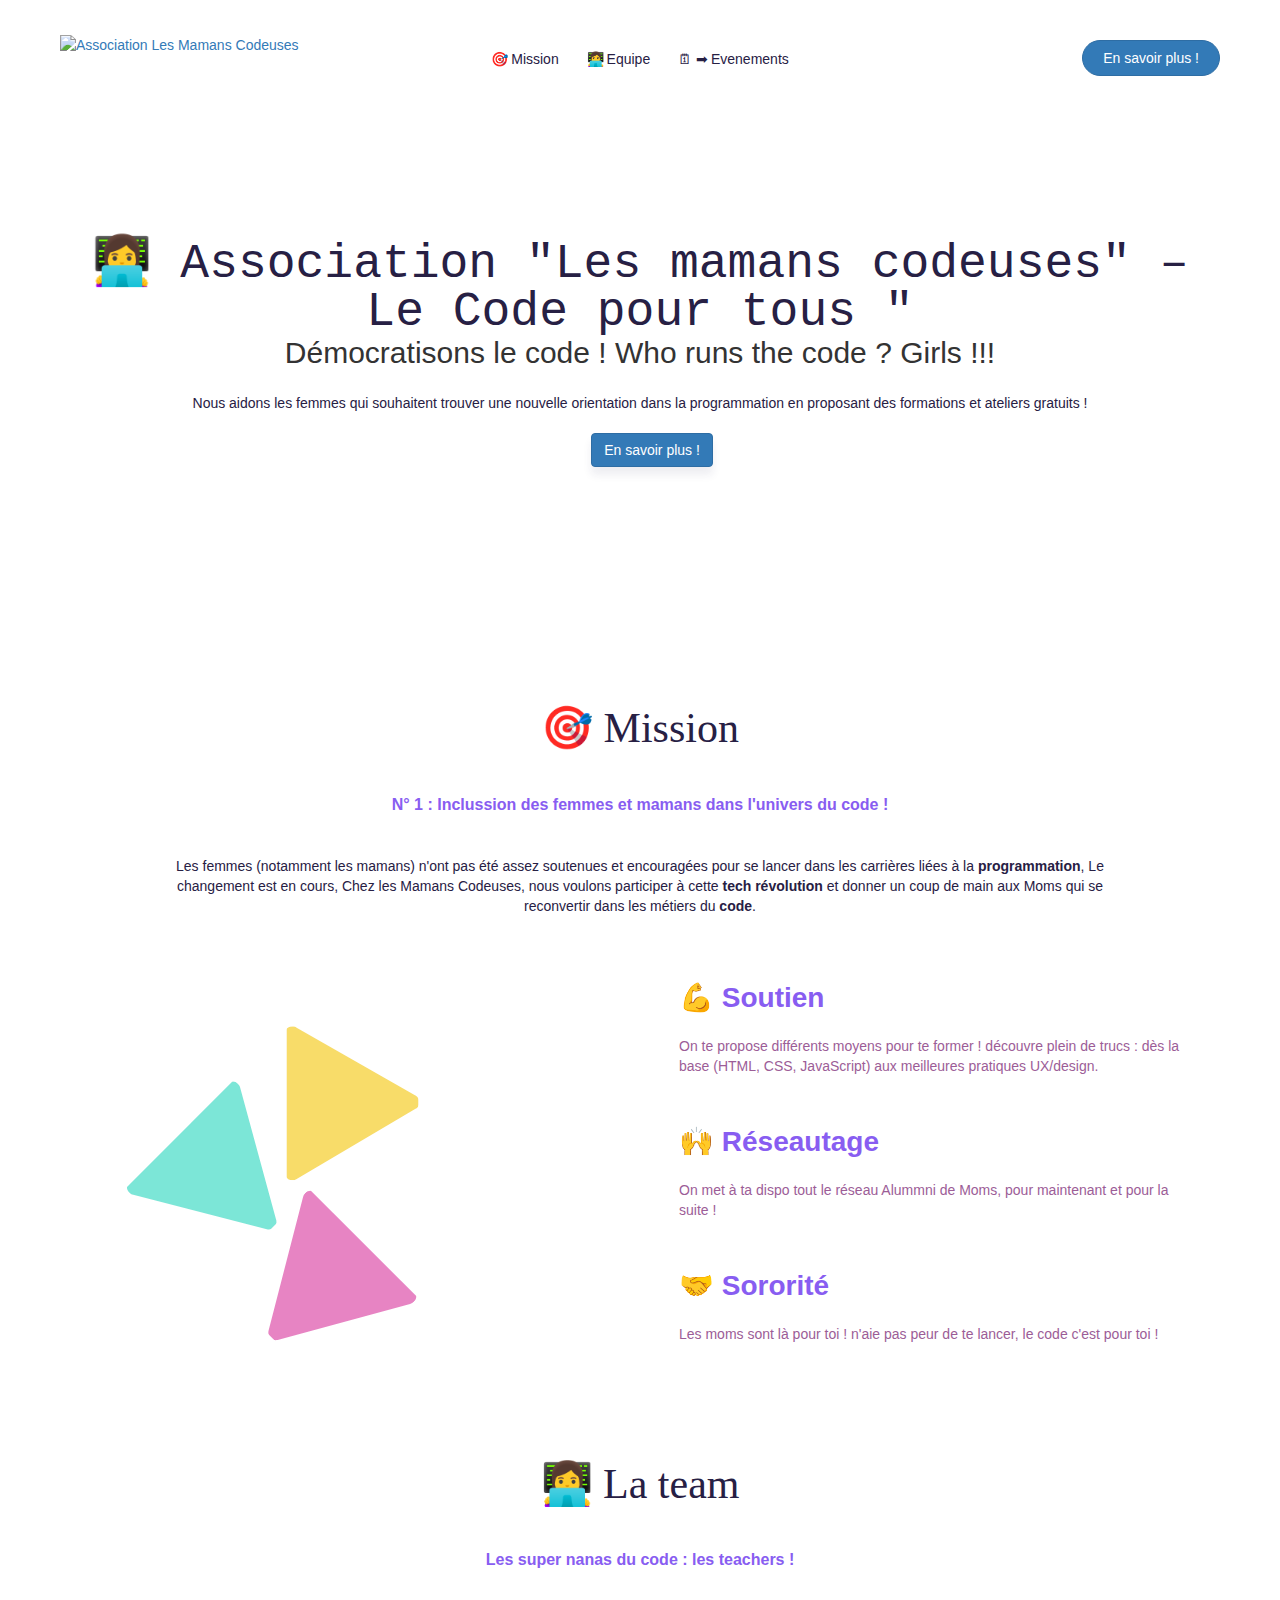
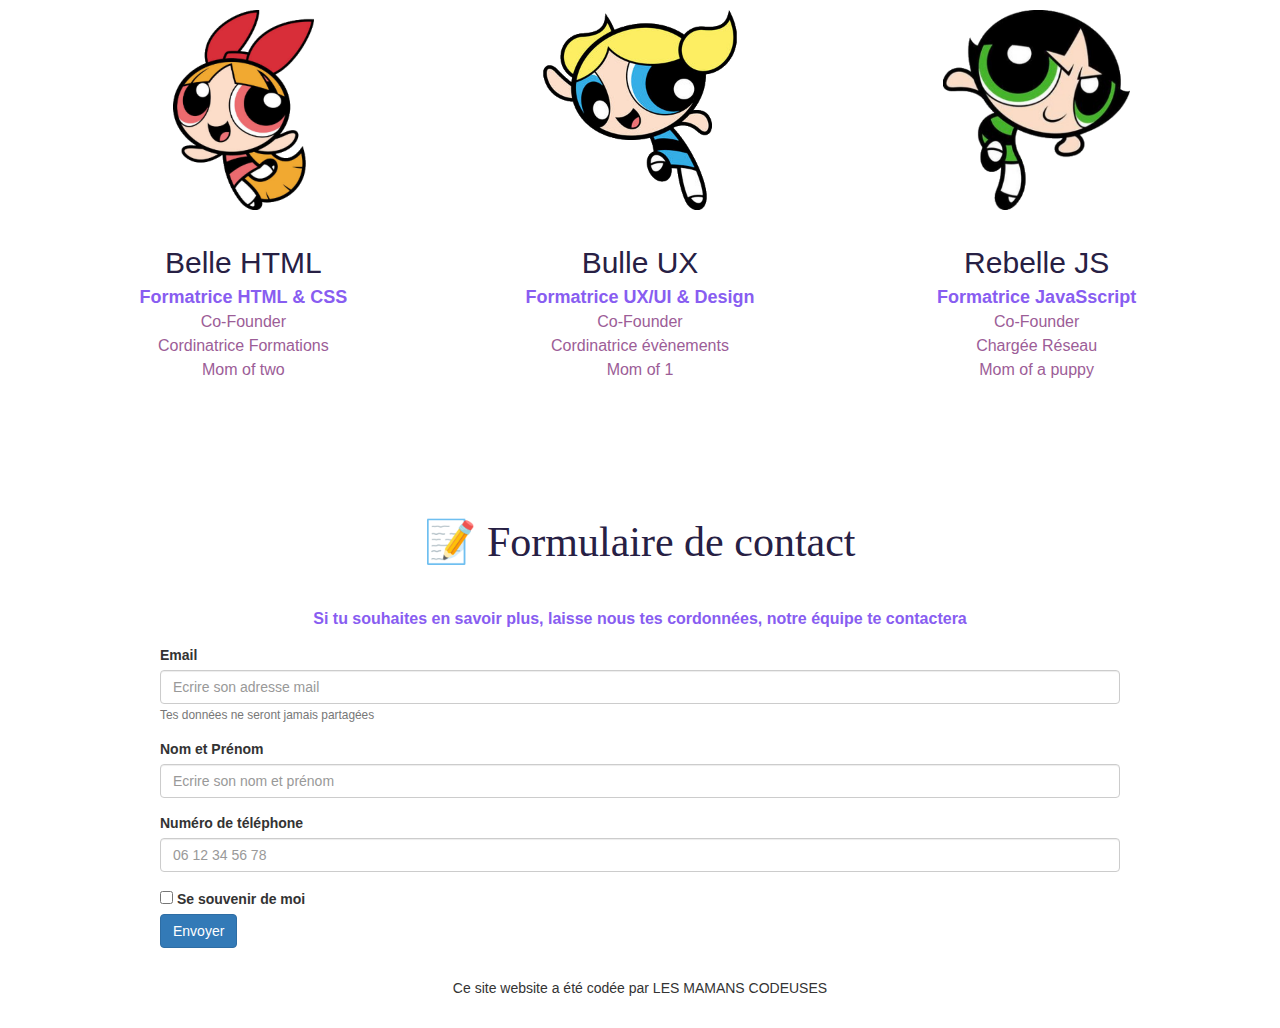
==== commit f24a77d8: "style changes" ====
--- a/index.html
+++ b/index.html
@@ -30,8 +30,7 @@
     <div class="content">
       <div class="header-inner">
         <a href="/">
-          <img src="#" alt="#">
-          <img src="images/logos/logo-V1.png" alt="Association Les Mamans Codeuses">
+          <img src="images/logos/logo-V4.png" alt="Association Les Mamans Codeuses">
         </a>
         <!-- Pour visibilité/invisibilité du contenu selon taille écran-->
         <ul class="hidden-sm hidden-xs">
@@ -82,9 +81,11 @@
       Démocratisons le code ! Who runs the code ? Girls !!!
     </h2>
     <p class="center">
-      Nous aidons les femmes qui souhaitent trouver une nouvelle orientation dans la programmation en proposant des formations et ateliers gratuits !
-    </p>
+      Nous aidons les femmes qui souhaitent trouver une nouvelle orientation dans la programmation en proposant des formations et ateliers gratuits ! </p>
     <br>
+    <div class="center">
+    <a href="#form" class="btn btn-primary shadow" style="margin-left: 24px;">En savoir plus !</a>
+    </div>
   </section>
 </div>
 <div class="section-separator"></div>
@@ -95,11 +96,9 @@
     <section class="section section--secondary">
       <div class="section-header">
         <div class="content-inner">
-          <figure class="emoji center">
-            🎯
-          </figure>
+          
           <h2 class="center">
-            Mission
+            🎯 Mission
           </h2>
           <h3 class="center">
             N° 1 : Inclussion des femmes et mamans dans l'univers du code !
@@ -142,16 +141,14 @@
     </section>
 
     <a name="team"></a>
-    <div class="section-separator section-separator--right"></div>
+    <div class="section-separator"></div>
     <div class="content">
       <section class="section section--secondary">
         <div class="section-header">
           <div class="content-inner">
-            <figure class="emoji center">
-              👩‍💻
-            </figure>
+    
             <h2 class="center">
-              La team 
+              👩‍💻 La team 
             </h2>
             <h3 class="center">
               Les super nanas du code : les teachers  !
@@ -160,7 +157,7 @@
         </div>
         <div class="row">
           <div class="col-sm-4">
-            <div class="teacher teacher--left">
+            <div class="teacher center">
               <div class="teacher-photo">
                 <img src="images/team/Belle_Profile.png" alt="Belle">
               </div>
@@ -177,7 +174,7 @@
             </div>
           </div>
           <div class="col-sm-4">
-            <div class="teacher teacher--middle">
+            <div class="teacher center">
               <div class="teacher-photo">
                 <img src="images/team/Bulle_Profile.png" alt="Bulle">
               </div>
@@ -194,13 +191,13 @@
             </div>
           </div>
           <div class="col-sm-4">
-            <div class="teacher teacher--right">
+            <div class="teacher center">
               <div class="teacher-photo">
                 <img src="images/team/Rebelle_Profile.png" alt="Rebelle">
               </div>
               <div class="teacher-description">
                 <h3>Rebelle JS</h3>
-                <h4> Formatrice JS</h4>
+                <h4> Formatrice JavaSscript</h4>
                 <p>
                   Co-Founder
                   <br> Chargée Réseau
@@ -216,12 +213,13 @@
 
     <a name="form"></a>
     <form>
-      <div class="section-separator section-separator--left"></div>
+      <div class="section-separator"></div>
         <section class="section section--secondary">
           <div class="section-header">
             <div class="content-inner">
-              <h3 class="center">Formulaire de contact</h2>
-        <p>Si tu souhaites en savoir plus, laisse nous tes cordonnées, notre équipe te contactera</p>
+              
+              <h2> 📝 Formulaire de contact</h2>
+              <h3>Si tu souhaites en savoir plus, laisse nous tes cordonnées, notre équipe te contactera</h3>
         
         <div class="form-group">
         <label for="email">Email</label>
--- a/css/responsive.css
+++ b/css/responsive.css
@@ -2,7 +2,7 @@
     header {
       padding: 0 15px;
     }
-  
+
     header img {
       margin: 0 auto;
       position: static;
@@ -55,7 +55,7 @@
 
 
     /* cela fera les colonnes de la même taille - test 
-    
+
       .row-team {
           display: table;
           width: 100%;
--- a/css/style.css
+++ b/css/style.css
@@ -53,22 +53,17 @@
     color: #fff;
   }
   
-  h1 {
-    font-weight: 900;
-    font-size: 34px;
-    color: #272044;
-    line-height: 48px;
-    margin: 0;
-  }
-  
+
   h2 {
     color: #885df1;
-    font-size: 34px;
+    font-size: 52px;
     margin: 0;
     padding: 0 0 24px;
-    line-height: 48px;
-    font-weight: 900;
-  }
+    line-height: 42px;
+    font-weight: 600;
+    text-align: center;
+  }
+
   
   a {
     color: #272044;
@@ -79,6 +74,7 @@
     text-decoration: none;
   }
   
+  /*
   p {
     font-family: 'PT Mono', monospace;
     margin: 24px 0;
@@ -86,7 +82,7 @@
     font-size: 18px;
     line-height: 28px;
     font-family: 'PT Mono', monospace;
-  }
+  } */
   
   .center {
     text-align: center;
@@ -118,10 +114,11 @@
     margin: 20px 0;
   }
   
+  /*
   .headroom--unpinned .banner--upcoming,
   .headroom--not-top .banner--upcoming {
     box-shadow: rgba(37, 39, 89, 0.08) 0px 8px 8px 0;
-  }
+  } */
   
   .content-inner {
     max-width: 960px;
@@ -203,6 +200,15 @@
   .section--primary p {
     color: #272044;
   }
+
+  .section--primary h1{
+    font-family: 'PT Mono', monospace;
+    font-weight: 500;
+    font-size: 48px;
+    color: #272044;
+    line-height: 48px;
+    margin: 0;
+  }
   
   .section--secondary {
     margin: 0 auto;
@@ -214,20 +220,21 @@
   }
   
   .section-header h2 {
-    font-size: 74px;
+    font-family: Verdana;
+    font-size: 42px;
     line-height: 1.25;
     color: #272044;
-    font-weight: 400;
+    font-weight: 500;
   }
   
   .section-header h3 {
-    font-size: 18px;
-    line-height: 26px;
+    font-size: 16px;
+    line-height: 22px;
     color: #885df1;
     max-width: 750px;
     text-align: center;
-    font-weight: 900;
-    text-transform: uppercase;
+    font-weight: 700;
+    /* text-transform: uppercase; */
     margin: 15px auto;
   }
   
@@ -242,7 +249,7 @@
   }
   
   .mission__image {
-    margin-top: 115px;
+    margin-top: 40px;
   }
   
   .mission__list-items {
@@ -259,27 +266,79 @@
     transition: background-color 200ms ease;
   }
   
+  /*
   .mission__list-item:hover {
     background-color: #fffbef;
-  }
-  
+  } */
+
   .mission__list-item h3 {
     margin: 0 0 20px;
-    font-size: 34px;
-    line-height: 46px;
+    font-size: 28px;
+    line-height: 36px;
+    font-weight: 600;
+    color: #885df1;
+  }
+  
+  .mission__list-item p {
+    margin: 0;
+    color: #9C5D97;
+  }
+
+
+  .program-day {
+    margin-top: 30px;
+  }
+  
+  .program-day small {
+    color: #272044;
+    display: block;
+    line-height: 1.5;
+    font-size: 14px;
+    opacity: 0.75;
+  }
+  
+  .program-day h3 {
+    font-size: 20px;
+    font-weight: 500;
+    line-height: 22px;
+    margin: 8px 0;
+    color: #272044;
+  }
+  
+  .program-day h4 {
+    color: #885df1;
+    font-size: 14px;
+    line-height: 18px;
+    font-weight: 700;
+  }
+  
+  .program-day ul {
+    margin: 20px 0 0;
+    padding: 0;
+  }
+  
+  .program-day li {
+    margin: 0;
+    padding: 0;
+    color: #9C5D97;
+    font-size: 14px;
+    list-style: none;
+  }
+  
+  .program-day li::before {
+    color: #885df1;
+    content: "\2022";
+    font-size: 18px;
     font-weight: 900;
-    color: #885df1;
-  }
-  
-  .mission__list-item p {
-    margin: 0;
-    color: #9C5D97;
+    padding-right: 10px;
+    position: relative;
+    top: 0em;
   }
   
   .section-separator {
     margin: 10px 0;
     width: 100%;
-    height: 30px;
+    height: 70px;
   }
   
   .section-separator--left {
@@ -316,41 +375,6 @@
     font-size: 18px;
     line-height: 25px;
   }
-  
-  .subsribe__form {
-    background: #f7f2f7;
-    border-radius: 25px;
-    position: relative;
-    margin: 40px 0;
-  }
-  
-  .subsribe__form input[type=email] {
-    width: 100%;
-    background: #f7f2f7;
-    border: none;
-    border-radius: 50%;
-    color: #9C5D97;
-    padding: 0 32px;
-    font-size: 12px;
-    width: 80%;
-    line-height: 70px;
-  }
-  
-  .subsribe__form input:focus {
-    outline: 0;
-  }
-  
-  .subsribe__form .btn {
-    position: absolute;
-    right: 8px;
-    top: 8px;
-  }
-  
-  .subsribe__form input::placeholder {
-    color: #9C5D97;
-    font-size: 12px;
-    font-family: 'PT Mono', monospace;
-  }
 
   .teacher {
     padding: 24px 0;
@@ -359,7 +383,7 @@
   
   .teacher h3 {
     font-size: 30px;
-    font-weight: 900;
+    font-weight: 500;
     color: #272044;
     line-height: 1.5;
     margin: 0;
@@ -367,29 +391,23 @@
   }
   
   .teacher-description {
-    padding: 0 0 0 24px;
+    padding: 0 0 0 24x;
   }
   
   .teacher-photo {
-    max-width: 200px;
-    margin-bottom: 40px;
-    border-radius: 0 50% 50% 0;
-  }
-  
-  
-  /* 
-  .teacher img {
-
-    border-radius: 0 50% 50% 0; 
-    margin: 0;
-    position: relative;
+    margin-bottom: 30px;
+  }
+  
+  
+  .teacher img { 
+    margin: 0;
     top: 24px;
     left: 24px; 
-    max-width: 200px; 
+    width: auto; 
+    height: 200px;
     
   }
-  */
-  
+
 
   .teacher h4 {
     color: #885DF1;
@@ -399,23 +417,24 @@
     padding: 0;
   }
   
+  
   /*
   .teacher--middle img {
     border-radius: 50% 0 0 50%;
-  } */
-  
-
+  }
+  */
+  
   /*
   .teacher--middle .teacher-photo {
     border-radius: 50% 0 0 50%;
-  } */
-
-  
-  /*
+  } 
+  */
+
+
   .teacher--middle img {
     right: 24px;
-    left: auto;
-  } */
+    left: 24px;
+  } 
   
   .teacher-description p {
     color:       #9C5D97;
@@ -423,11 +442,11 @@
     font-size:   16px;
   }
   
-  /*
+
   .teacher--middle .teacher-description {
     padding: 0 24px 0 0;
-  } */
+  }
 
   footer {
-    padding: 25px;
+    padding: 30px;
   }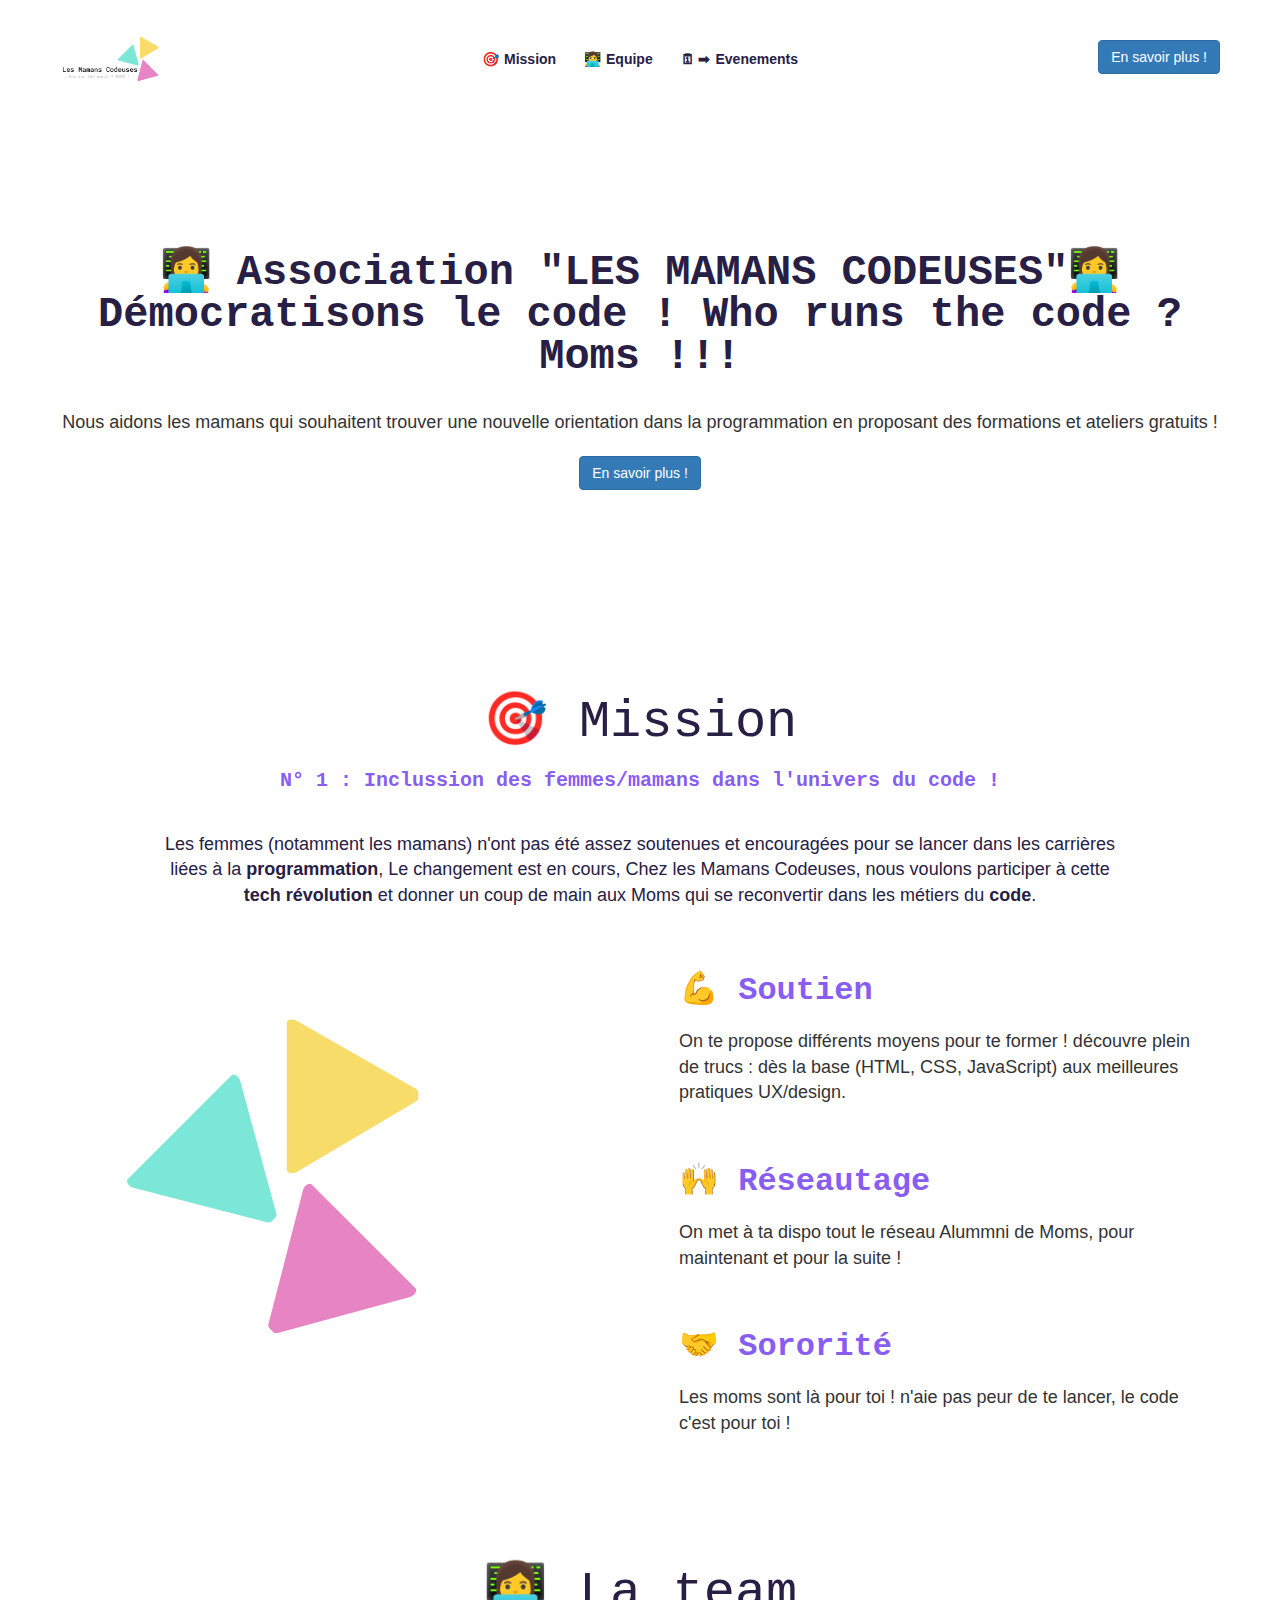
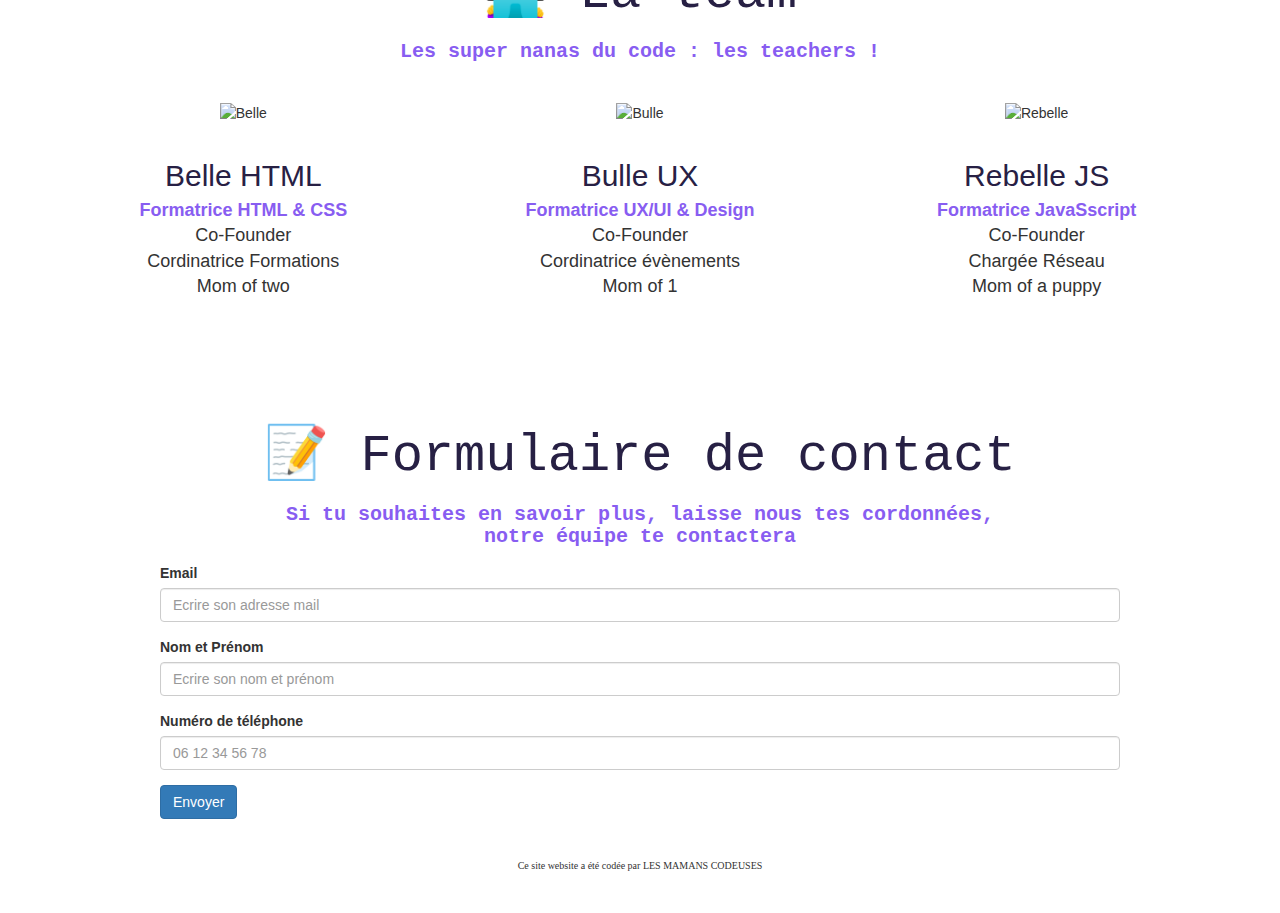
==== commit 3fc7eb2d: "stylish changes" ====
--- a/index.html
+++ b/index.html
@@ -18,8 +18,6 @@
   <link rel="stylesheet" href="css/responsive.css">
   <link rel="stylesheet" href="css/style.css">
 
-  <!-- Ajouter bibliotèque Bootstrap - tester -->
-
   <link rel="stylesheet" href="https://maxcdn.bootstrapcdn.com/bootstrap/3.3.7/css/bootstrap.min.css" integrity="sha384-BVYiiSIFeK1dGmJRAkycuHAHRg32OmUcww7on3RYdg4Va+PmSTsz/K68vbdEjh4u"
   crossorigin="anonymous">
 
@@ -35,63 +33,47 @@
         <!-- Pour visibilité/invisibilité du contenu selon taille écran-->
         <ul class="hidden-sm hidden-xs">
           <li>
-            <a href="/#mission">
-              🎯<span style="margin-left: 3px;">Mission</span>
+            <a href="/#mission" style="text-decoration: none;">
+              🎯<span style="margin-left: 5px;">Mission</span>
             </a>
           </li>
           <li>
-            <a href="/#team">
-              👩‍💻<span style="margin-left: 3px;">Equipe</span>
+            <a href="/#team" style="text-decoration: none;"> 
+              👩‍💻<span style="margin-left: 5px;">Equipe</span>
             </a>
           </li>
           <li>
-            <a href="events.html">
-              🗓 ➡<span style="margin-left: 3px;">Evenements</span>
+            <a href="events.html" style="text-decoration: none;">
+              🗓 ➡<span style="margin-left: 5px;">Evenements</span>
             </a>
           </li>
         </ul>
       <div class="ctas hidden-xs clearfix">
-        <a href="#form" class="cta pull-left btn btn-primary">
-          En savoir plus !
-        </a>
+        <a class="pull-left btn btn-primary" href="#form" role="button">En savoir plus !</a>
       </div>
     </div>
   </div>
 </header>
 
-
-<!-- voir si on laisse cette bannière-->
-<div class="banner-wrapper hidden-sm hidden-xs">
-  <div class="banner banner--upcoming">
-    <a href="#">
-      <strong>
-        Prochaines sessions 
-      </strong>
-    </a>
-  </div>
-</div>
-
-
 <div class="content">
   <section class="section section--primary">
     <h1 class="center">
-      👩‍💻 Association "Les mamans codeuses" – Le Code pour tous "
+      👩‍💻 Association "LES MAMANS CODEUSES"👩‍💻
+      <br>
+      Démocratisons le code ! Who runs the code ? Moms !!!
     </h1>
-    <h2 class="center">
-      Démocratisons le code ! Who runs the code ? Girls !!!
-    </h2>
     <p class="center">
-      Nous aidons les femmes qui souhaitent trouver une nouvelle orientation dans la programmation en proposant des formations et ateliers gratuits ! </p>
+      Nous aidons les mamans qui souhaitent trouver une nouvelle orientation dans la programmation en proposant des formations et ateliers gratuits ! </p>
     <br>
     <div class="center">
-    <a href="#form" class="btn btn-primary shadow" style="margin-left: 24px;">En savoir plus !</a>
+      <a class="pull-center btn btn-primary" href="#form" role="button">En savoir plus !</a>
     </div>
   </section>
 </div>
 <div class="section-separator"></div>
 
 <a name="mission"></a>
-  <div class="section-separator section-separator--left"></div>
+  <div class="section-separator"></div>
   <div class="content">
     <section class="section section--secondary">
       <div class="section-header">
@@ -101,7 +83,7 @@
             🎯 Mission
           </h2>
           <h3 class="center">
-            N° 1 : Inclussion des femmes et mamans dans l'univers du code !
+            N° 1 : Inclussion des femmes/mamans dans l'univers du code !
           </h3>
           <p class="center content-inner">
             Les femmes (notamment les mamans) n'ont pas été assez soutenues et encouragées pour se lancer dans les carrières liées à la <strong> programmation</strong>,
@@ -218,13 +200,12 @@
           <div class="section-header">
             <div class="content-inner">
               
-              <h2> 📝 Formulaire de contact</h2>
+              <h2 class="center"> 📝 Formulaire de contact</h2>
               <h3>Si tu souhaites en savoir plus, laisse nous tes cordonnées, notre équipe te contactera</h3>
         
         <div class="form-group">
         <label for="email">Email</label>
         <input type="email" class="form-control" id="form-email" placeholder="Ecrire son adresse mail">
-        <small id="email" class="form-text text-muted">Tes données ne seront jamais partagées</small>
         </div>
 
         <div class="form-group">
@@ -237,14 +218,9 @@
         <input type="tel" class="form-control" id="phone" placeholder="06 12 34 56 78" pattern="[0-9]{2}-[0-9]{2}-[0-9]{2}-[0-9]{2}-[0-9]{2}" required>
         </div>
 
-        <div class="form-check">
-        <input type="checkbox" class="form-check-input" id="remember-me">
-        <label class="form-check-label" for="remember-me">Se souvenir de moi</label>
-        </div>
-
-        <button type="submit" class="btn btn-primary">Envoyer</button>
-          </div>
-        </div>
+      <button class="btn btn-primary" type="submit">Envoyer</button>
+      </div>  
+      </div>
       </section>
     </form>
 
--- a/css/responsive.css
+++ b/css/responsive.css
@@ -31,47 +31,9 @@
       .mission__list-item {
         text-align: center;
       }
-
-      /*
-      .teacher img {
-        max-width: 120px;
-        border-radius: 50%; 
-      }
     
-      .teacher-photo {
-        background: transparent;
-        max-width: 100%; 
-      } */
-    
-
       .teacher {
         text-align: center;
       }
-    
-      /*
-      .teacher--middle img {
-        right: auto;
-      } */
-
-
-    /* cela fera les colonnes de la même taille - test 
-
-      .row-team {
-          display: table;
-          width: 100%;
-      }
-
-      .col-teachers {
-          display: table-cell;
-      }
-    
-      @media only screen and (max-width: 600px) {
-          .col-teachers{
-              display: block;
-              width: 100%;
-          }
-      }
-      */ 
-        
 
     }--- a/css/style.css
+++ b/css/style.css
@@ -1,25 +1,25 @@
-html {
-    background: url('../images/separators/separator--left-rounded.png') no-repeat left -50px bottom 50px;
-  }
-  
+
   body {
     position: relative;
     padding-top: 100px;
-    background: url('../images/separators/separator--right-rounded.png') no-repeat right 360px;
   }
   
   body * {
     font-family: "Cerebri Sans", Helvetica, Arial, sans-serif;
   }
   
+  p {
+    font-size: 18px;
+  }
+
   .btn-primary {
     border-radius: 25px;
-    background: #885df1;
+    background: #885df1; 
     text-decoration: none;
     color: #fff;
     font-size: 16px;
     line-height: 22px;
-    padding: 16px 24px;
+    padding: 16px 20px;
     border: none;
     border: 1px solid #885df1;
     transition: background 200ms ease, border-color 200ms ease;
@@ -34,55 +34,16 @@
     font-size: 22px;
     padding-right: 5px;
   }
-  
-  .btn-secondary {
-    border-radius: 25px;
-    background: #fff;
-    text-decoration: none;
-    color: #9c5d97;
-    font-size: 16px;
-    line-height: 22px;
-    padding: 16px 24px;
-    border: none;
-    border: 1px solid #9c5d97;
-    transition: background 200ms ease;
-  }
-  
-  .btn-secondary:hover {
-    background: #9c5d97;
-    color: #fff;
-  }
-  
-
-  h2 {
-    color: #885df1;
-    font-size: 52px;
-    margin: 0;
-    padding: 0 0 24px;
-    line-height: 42px;
-    font-weight: 600;
-    text-align: center;
-  }
-
-  
+
+
   a {
     color: #272044;
-    text-decoration: underline
+    text-decoration:none;
   }
   
   a:hover {
     text-decoration: none;
   }
-  
-  /*
-  p {
-    font-family: 'PT Mono', monospace;
-    margin: 24px 0;
-    color: #9C5D97;
-    font-size: 18px;
-    line-height: 28px;
-    font-family: 'PT Mono', monospace;
-  } */
   
   .center {
     text-align: center;
@@ -101,24 +62,6 @@
   .shadow {
     box-shadow: rgba(37, 39, 89, 0.08) 0px 8px 8px 0;
   }
-  
-  .headroom--unpinned header,
-  .headroom--not-top header {
-    box-shadow: rgba(37, 39, 89, 0.08) 0px 8px 8px 0;
-    background: rgba(255, 255, 255, 0.97);
-    height: 88px;
-  }
-  
-  .headroom--unpinned .header-inner,
-  .headroom--not-top .header-inner {
-    margin: 20px 0;
-  }
-  
-  /*
-  .headroom--unpinned .banner--upcoming,
-  .headroom--not-top .banner--upcoming {
-    box-shadow: rgba(37, 39, 89, 0.08) 0px 8px 8px 0;
-  } */
   
   .content-inner {
     max-width: 960px;
@@ -139,6 +82,7 @@
     margin: 35px 0;
     position: relative;
     transition: margin 200ms ease-in-out;
+    text-decoration: none;
   }
   
   header img {
@@ -162,7 +106,7 @@
   header li a {
     font-size: 14px;
     line-height: 48px;
-    font-weight: 500;
+    font-weight: 900;
     padding: 0 12px;
     color: #272044;
     text-decoration: none;
@@ -174,73 +118,45 @@
     top: 5px;
   }
   
-  header .cta {
-    /* color:           #fff;
-    background:      #885df1; */
-    font-weight: 500;
-    margin-left: 10px;
-    border-radius: 25px;
-    text-decoration: none;
-    font-size: 14px;
-    display: block;
-    line-height: 34px;
-    transition: box-shadow 200ms ease-in-out;
-    padding: 0 20px;
-  }
-  
-  .headroom--unpinned header .ctas .btn-primary,
-  .headroom--not-top header .ctas .btn-primary {
-    box-shadow: rgba(37, 39, 89, 0.08) 0px 4px 4px 0;
-  }
 
   .section--primary {
     margin: 120px auto 40px;
   }
   
-  .section--primary p {
-    color: #272044;
-  }
 
   .section--primary h1{
     font-family: 'PT Mono', monospace;
-    font-weight: 500;
-    font-size: 48px;
-    color: #272044;
-    line-height: 48px;
-    margin: 0;
-  }
-  
+    font-weight: 800;
+    font-size: 42px;
+    color: #272044;
+    line-height: 42px;
+    padding: 32px;
+  }
+
   .section--secondary {
     margin: 0 auto;
   }
   
-  .section-header .emoji {
-    font-size: 34px;
-    line-height: 48px;
-  }
-  
   .section-header h2 {
-    font-family: Verdana;
-    font-size: 42px;
+    font-family: 'PT Mono', monospace;
+    font-size: 52px;
     line-height: 1.25;
     color: #272044;
     font-weight: 500;
   }
   
   .section-header h3 {
-    font-size: 16px;
-    line-height: 22px;
+    font-family: 'PT Mono', monospace;
+    font-size: 20px;
     color: #885df1;
     max-width: 750px;
     text-align: center;
-    font-weight: 700;
-    /* text-transform: uppercase; */
+    font-weight: 600;
     margin: 15px auto;
   }
   
   .section-header a {
     color: #885df1;
-    text-decoration: underline;
   }
   
   .section-header p {
@@ -266,22 +182,17 @@
     transition: background-color 200ms ease;
   }
   
-  /*
-  .mission__list-item:hover {
-    background-color: #fffbef;
-  } */
-
   .mission__list-item h3 {
+    font-family: 'PT Mono', monospace;
     margin: 0 0 20px;
-    font-size: 28px;
+    font-size: 32px;
     line-height: 36px;
     font-weight: 600;
     color: #885df1;
-  }
+  } */
   
   .mission__list-item p {
     margin: 0;
-    color: #9C5D97;
   }
 
 
@@ -318,10 +229,6 @@
   }
   
   .program-day li {
-    margin: 0;
-    padding: 0;
-    color: #9C5D97;
-    font-size: 14px;
     list-style: none;
   }
   
@@ -341,41 +248,6 @@
     height: 70px;
   }
   
-  .section-separator--left {
-    background: url('../images/separators/separator--left.png') no-repeat 0 0;
-    height: 105px;
-  }
-  
-  .section-separator--left-secondary {
-    background: url('../images/separators/separator--left-secondary.png') no-repeat 0 0;
-    height: 105px;
-  }
-  
-  .section-separator--right {
-    background: url('../images/separators/separator--right.png') no-repeat right 0;
-    height: 105px;
-  }
-
-  .event {
-    padding-top: 30px;
-  }
-  
-  .event h3 {
-    line-height: 48px;
-    font-size: 34px;
-    color: #885df1;
-    font-weight: 900;
-    margin-bottom: 48px;
-  }
-  
-  .event h3 small {
-    display: block;
-    font-weight: 900;
-    color: #885df1;
-    font-size: 18px;
-    line-height: 25px;
-  }
-
   .teacher {
     padding: 24px 0;
     position: relative;
@@ -408,7 +280,6 @@
     
   }
 
-
   .teacher h4 {
     color: #885DF1;
     font-weight: 900;
@@ -416,19 +287,6 @@
     margin: 0;
     padding: 0;
   }
-  
-  
-  /*
-  .teacher--middle img {
-    border-radius: 50% 0 0 50%;
-  }
-  */
-  
-  /*
-  .teacher--middle .teacher-photo {
-    border-radius: 50% 0 0 50%;
-  } 
-  */
 
 
   .teacher--middle img {
@@ -436,11 +294,6 @@
     left: 24px;
   } 
   
-  .teacher-description p {
-    color:       #9C5D97;
-    line-height: 1.5;
-    font-size:   16px;
-  }
   
 
   .teacher--middle .teacher-description {
@@ -448,5 +301,7 @@
   }
 
   footer {
-    padding: 30px;
+    padding: 40px;
+    font-family: 'Tahoma';
+    font-size: 10px;
   }